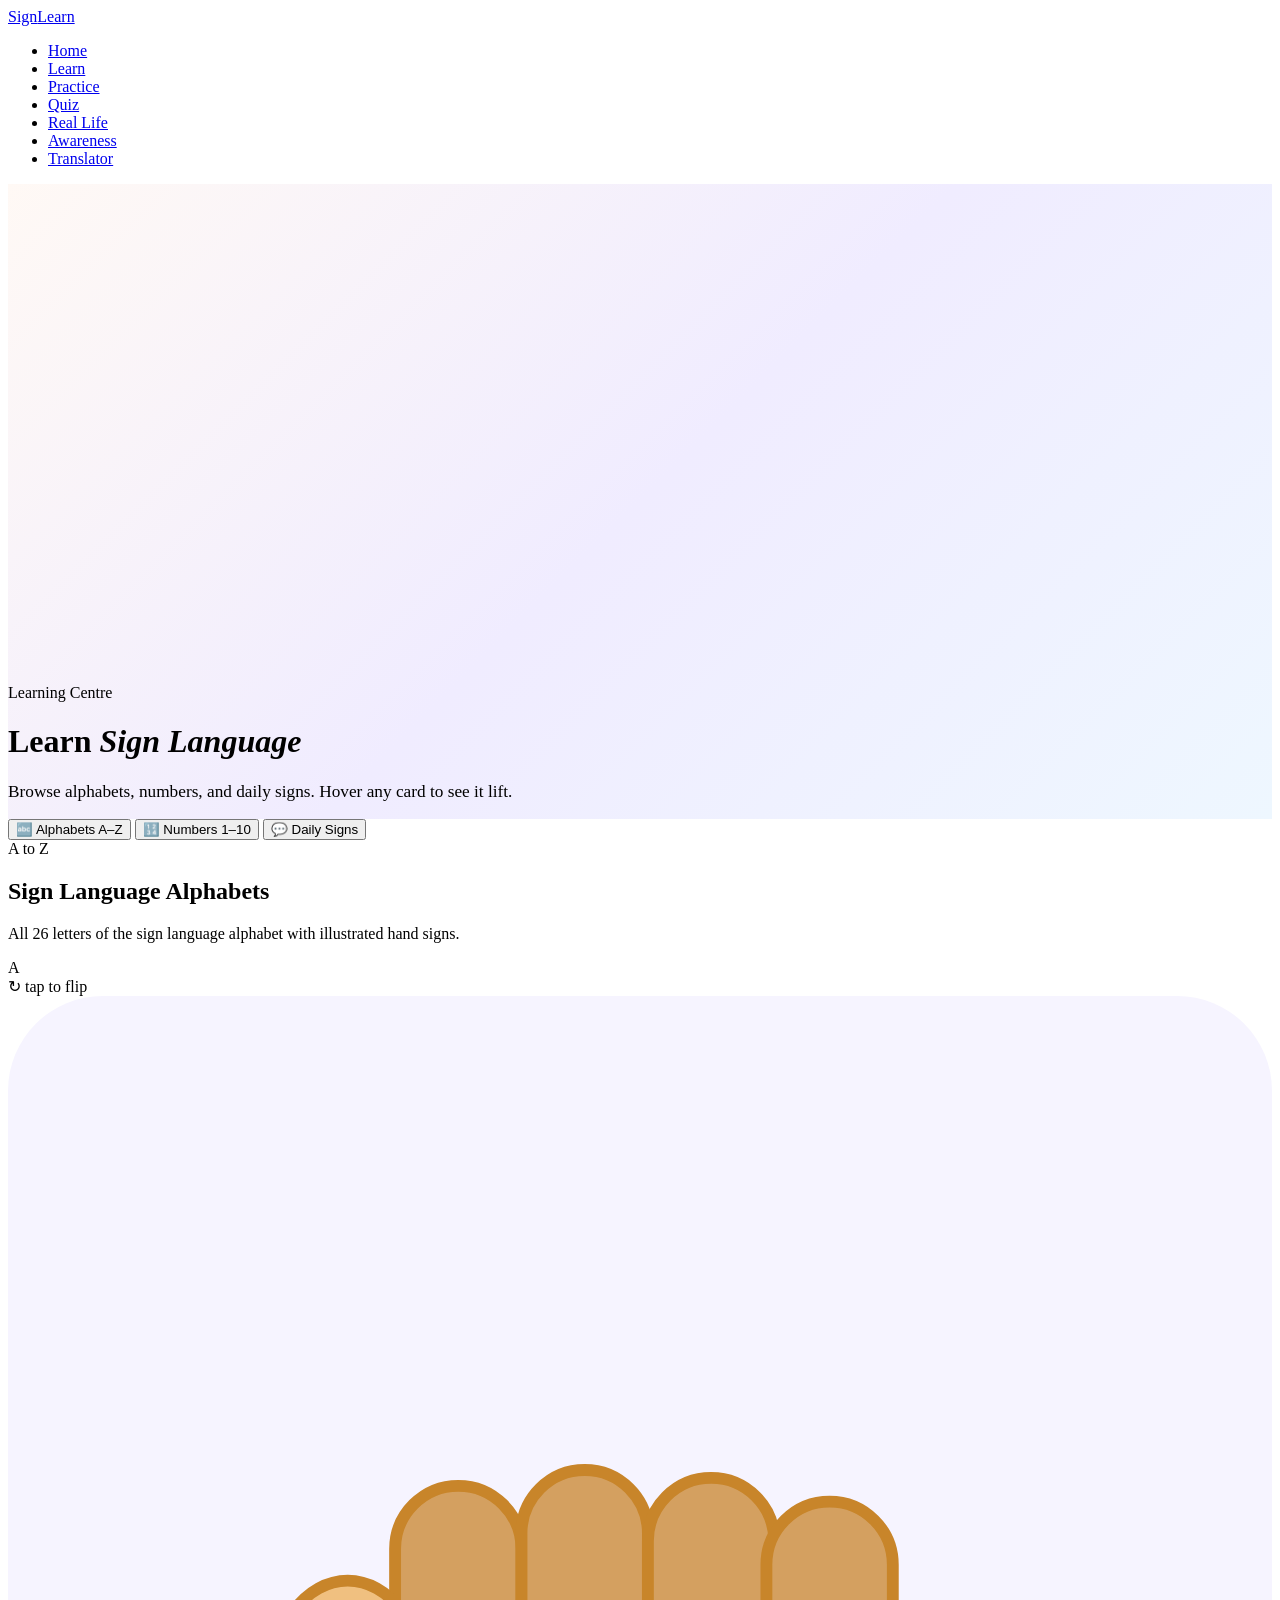
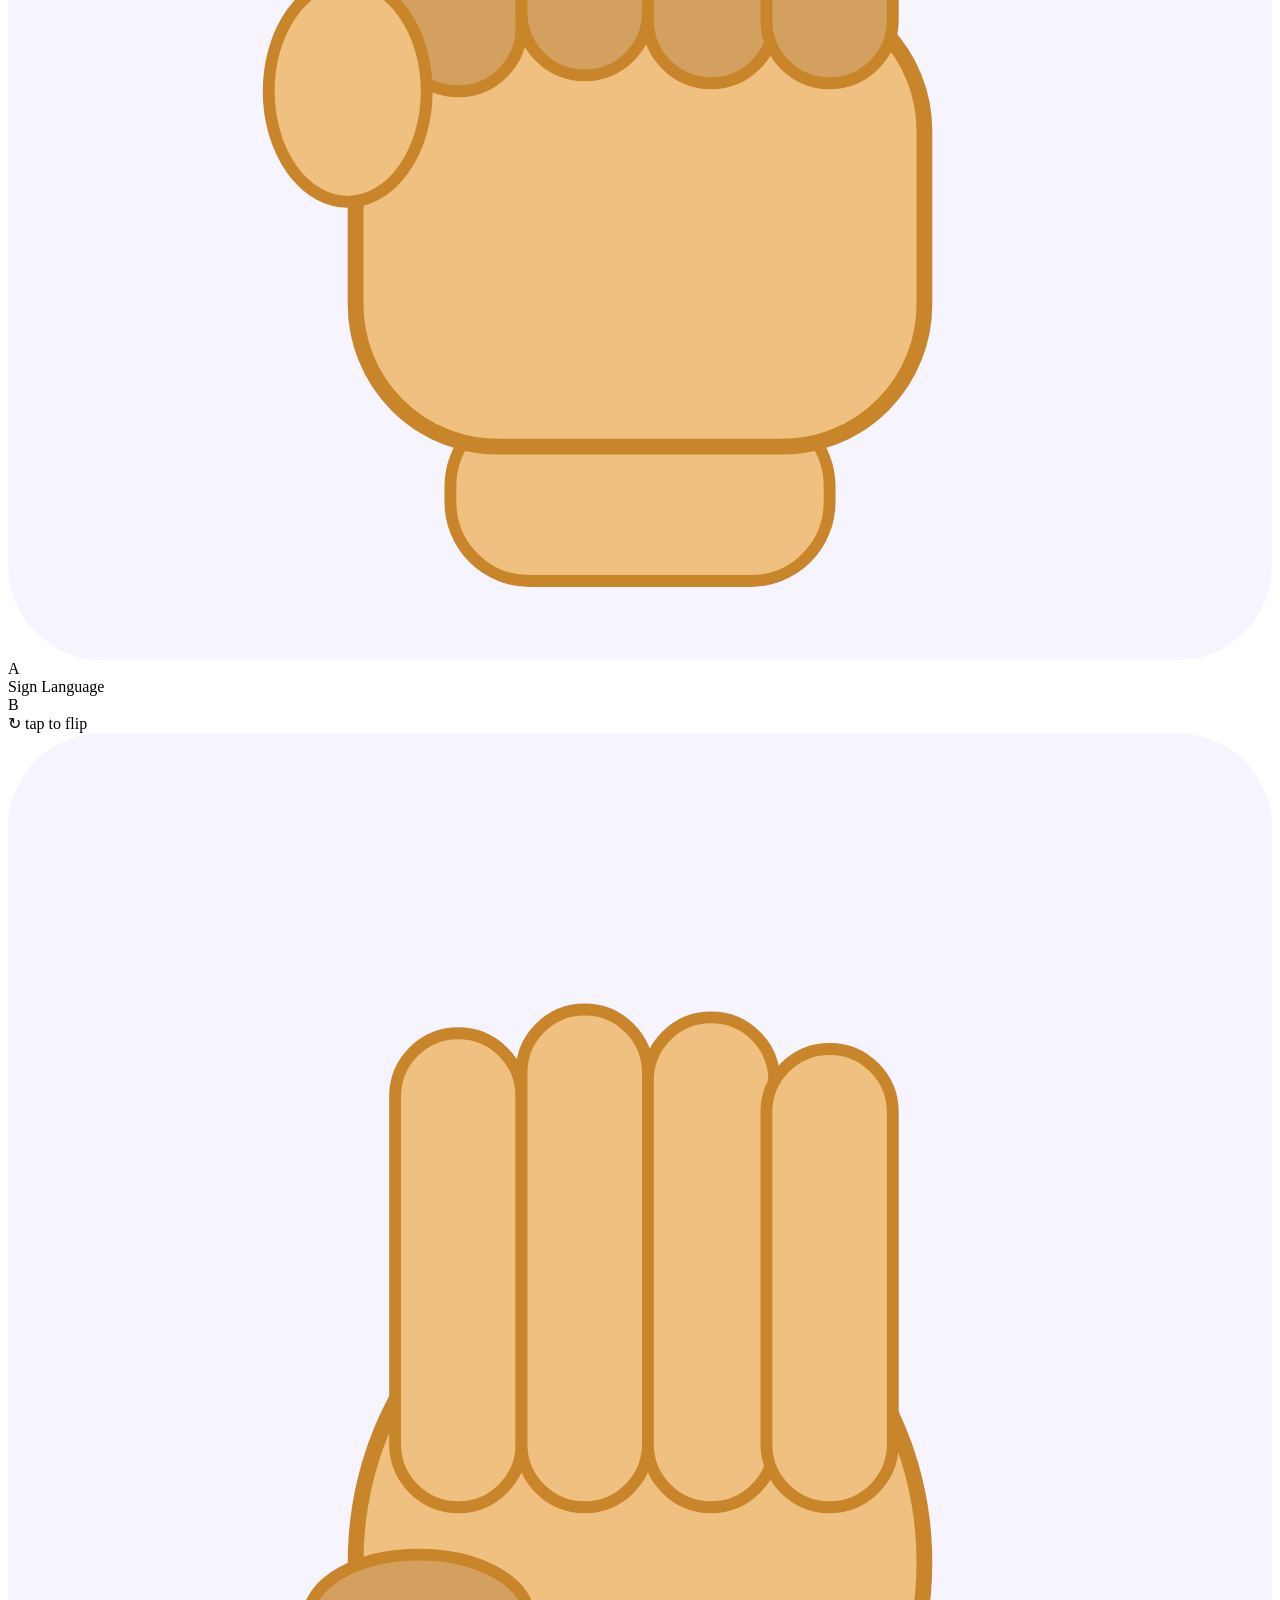
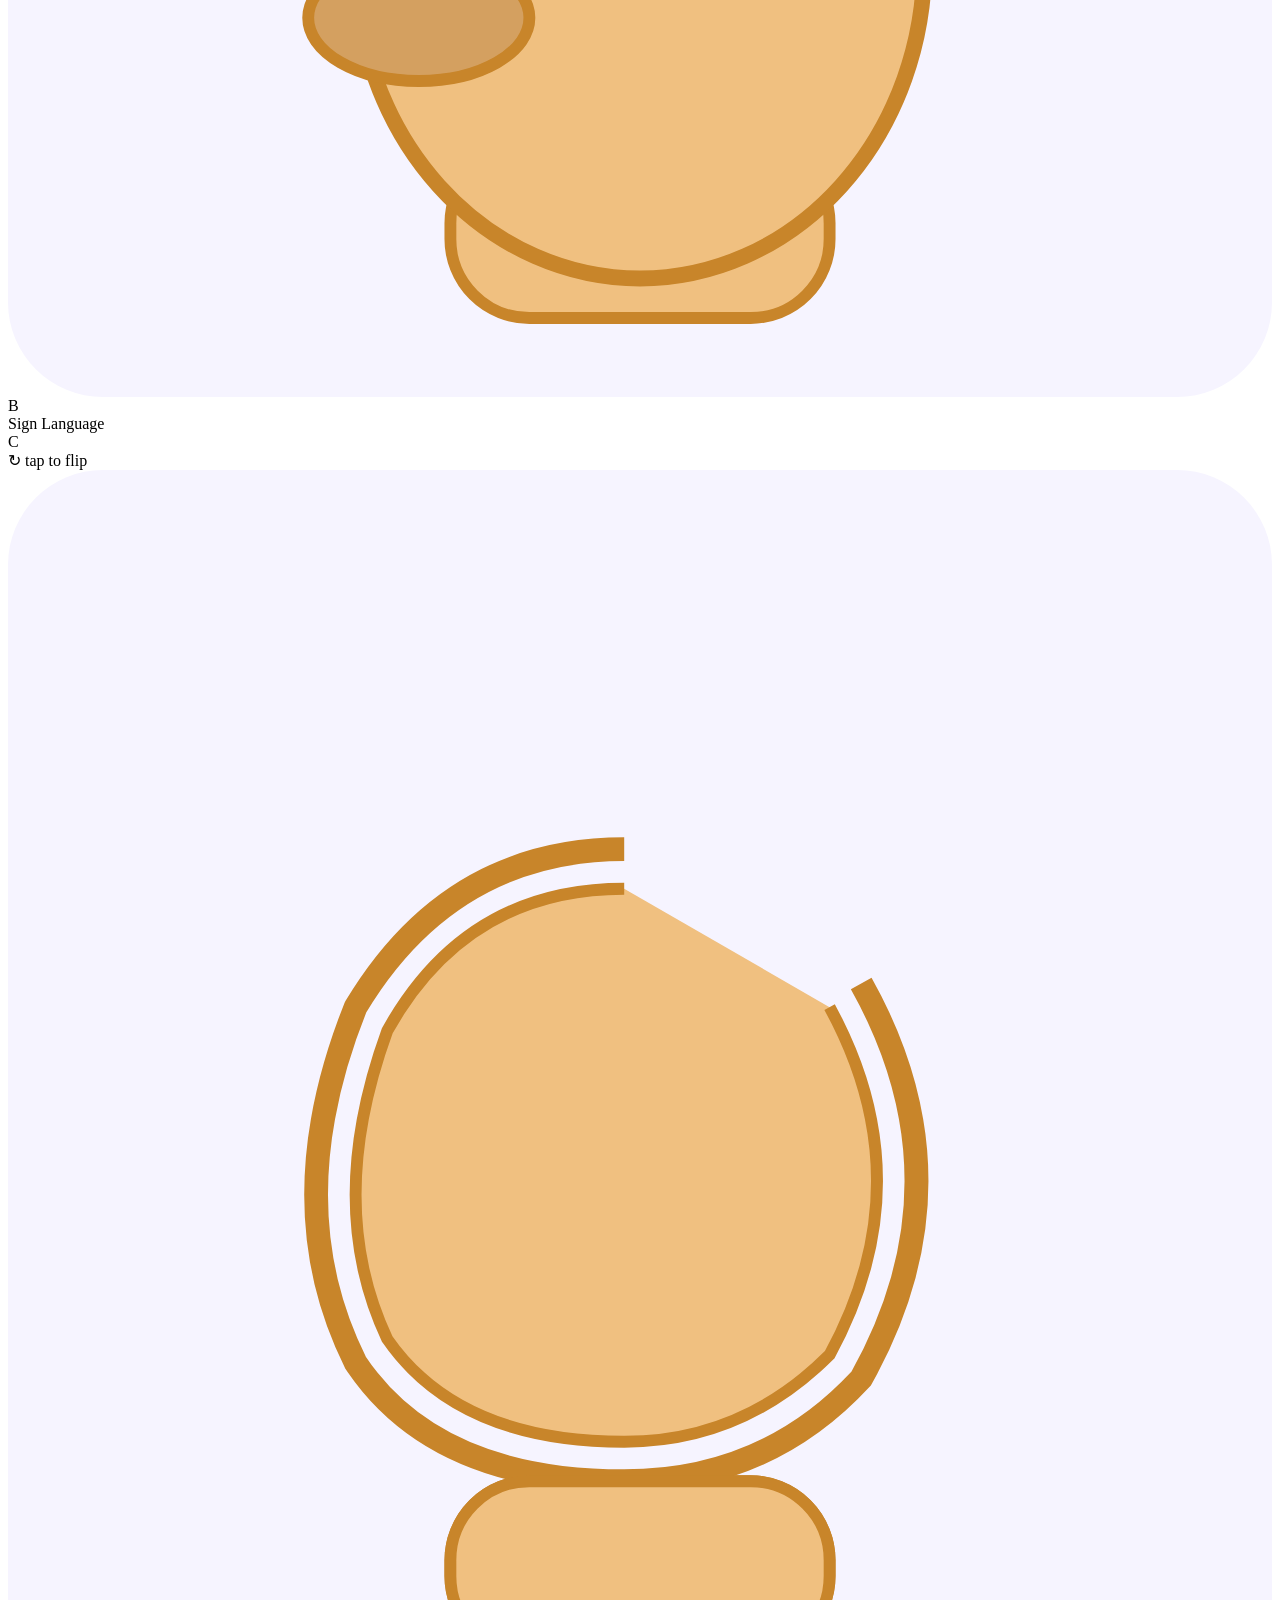
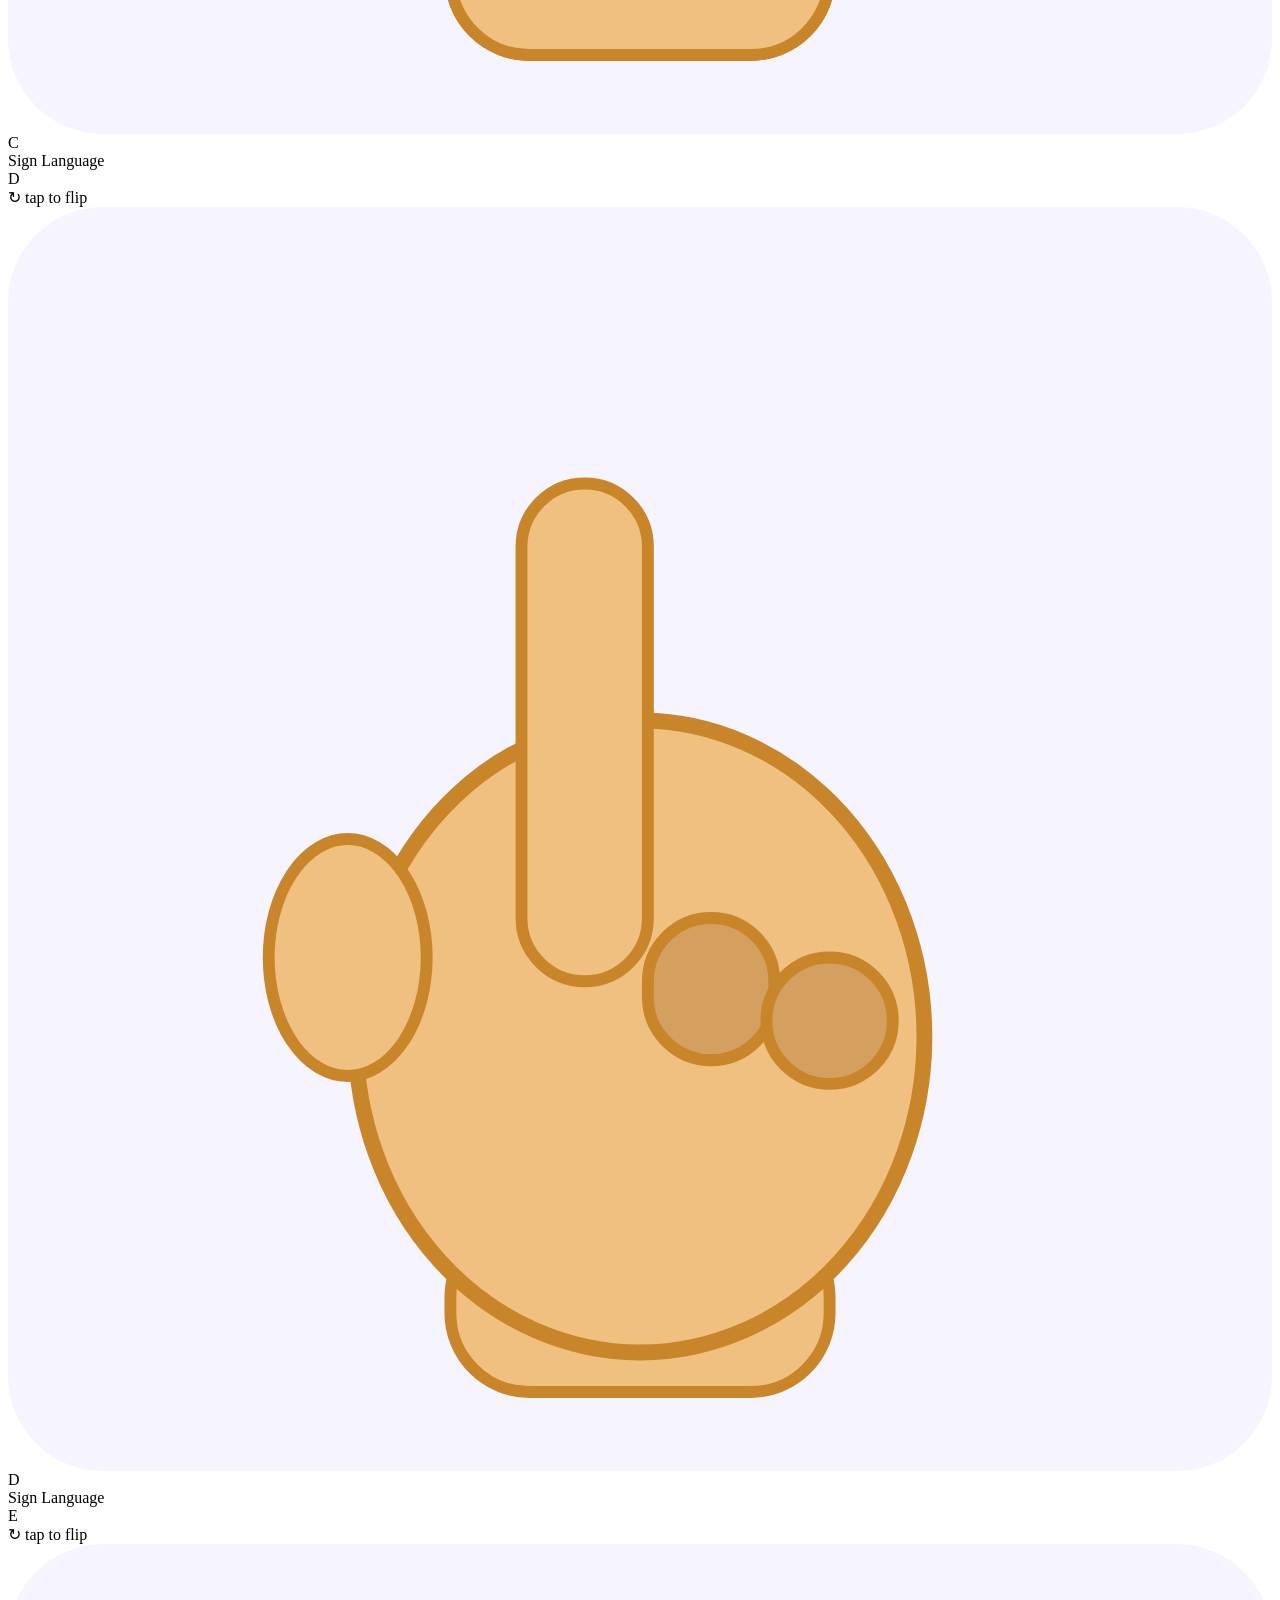
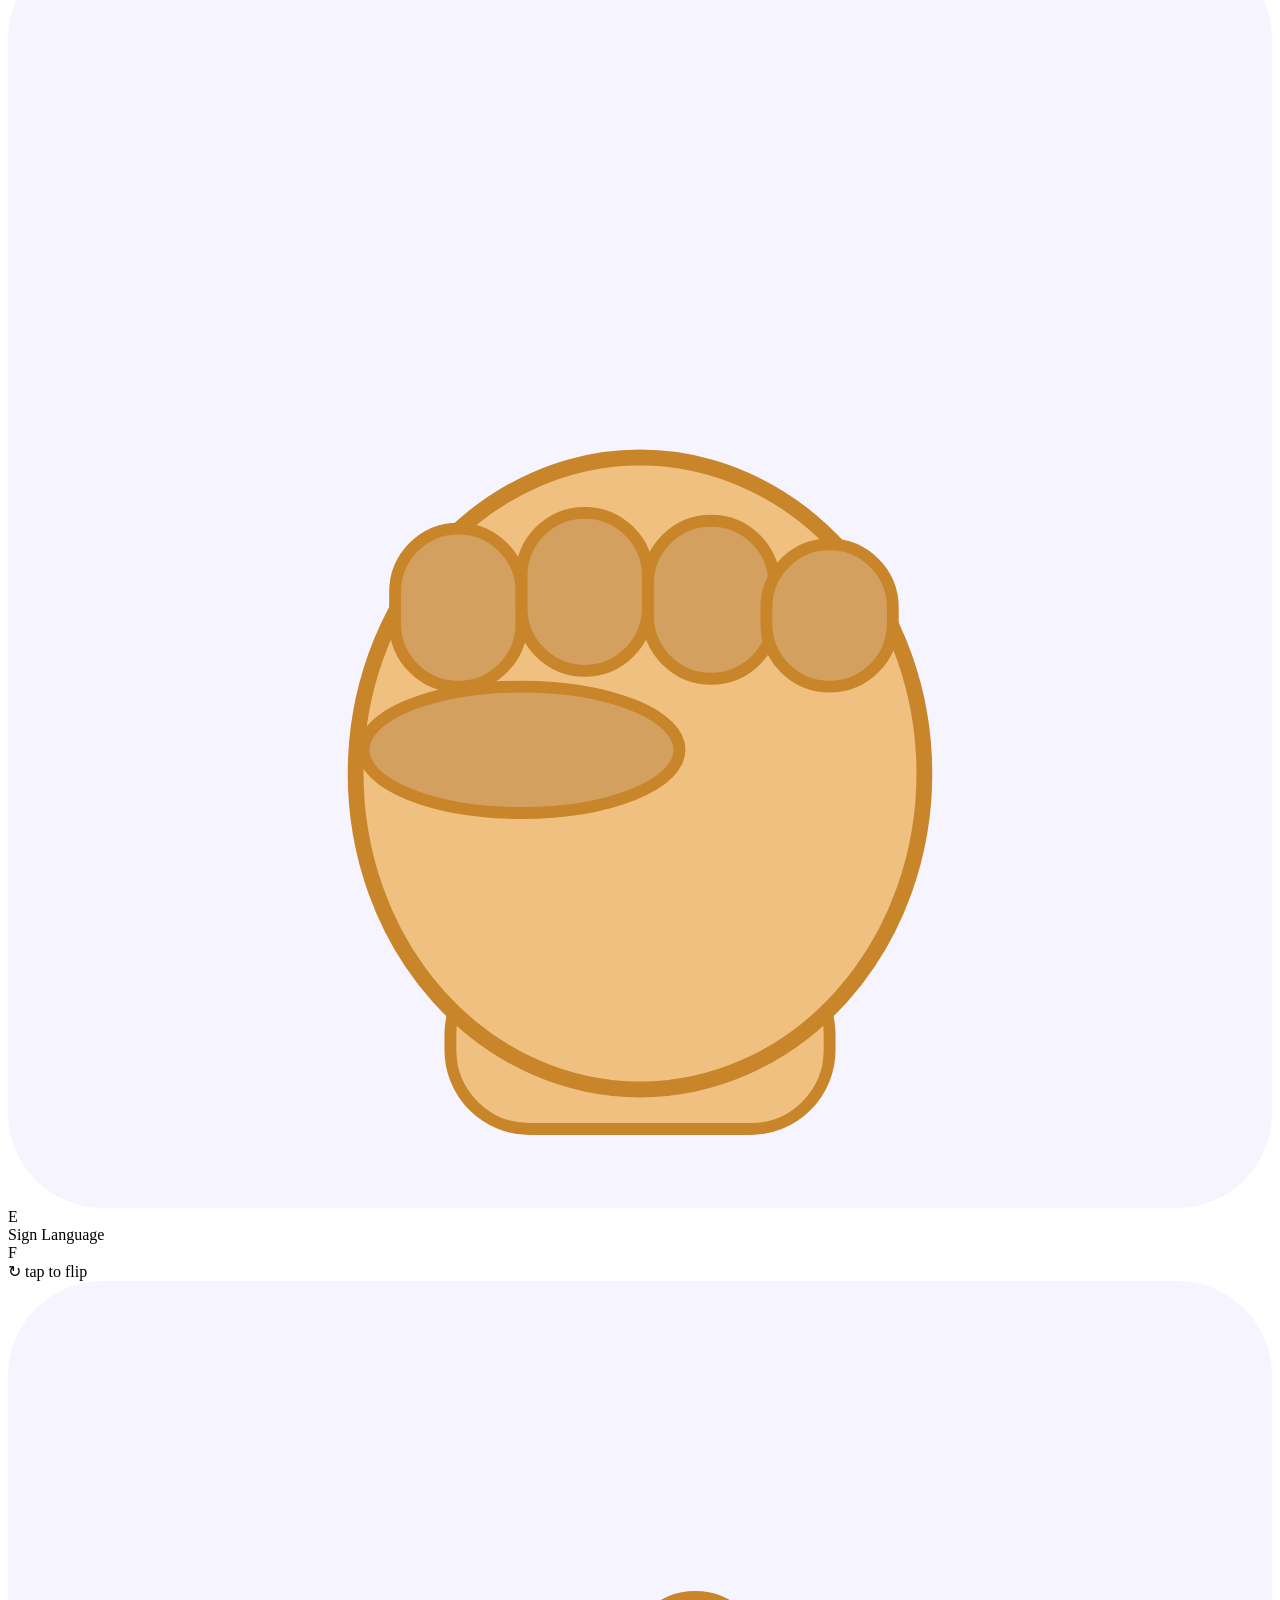
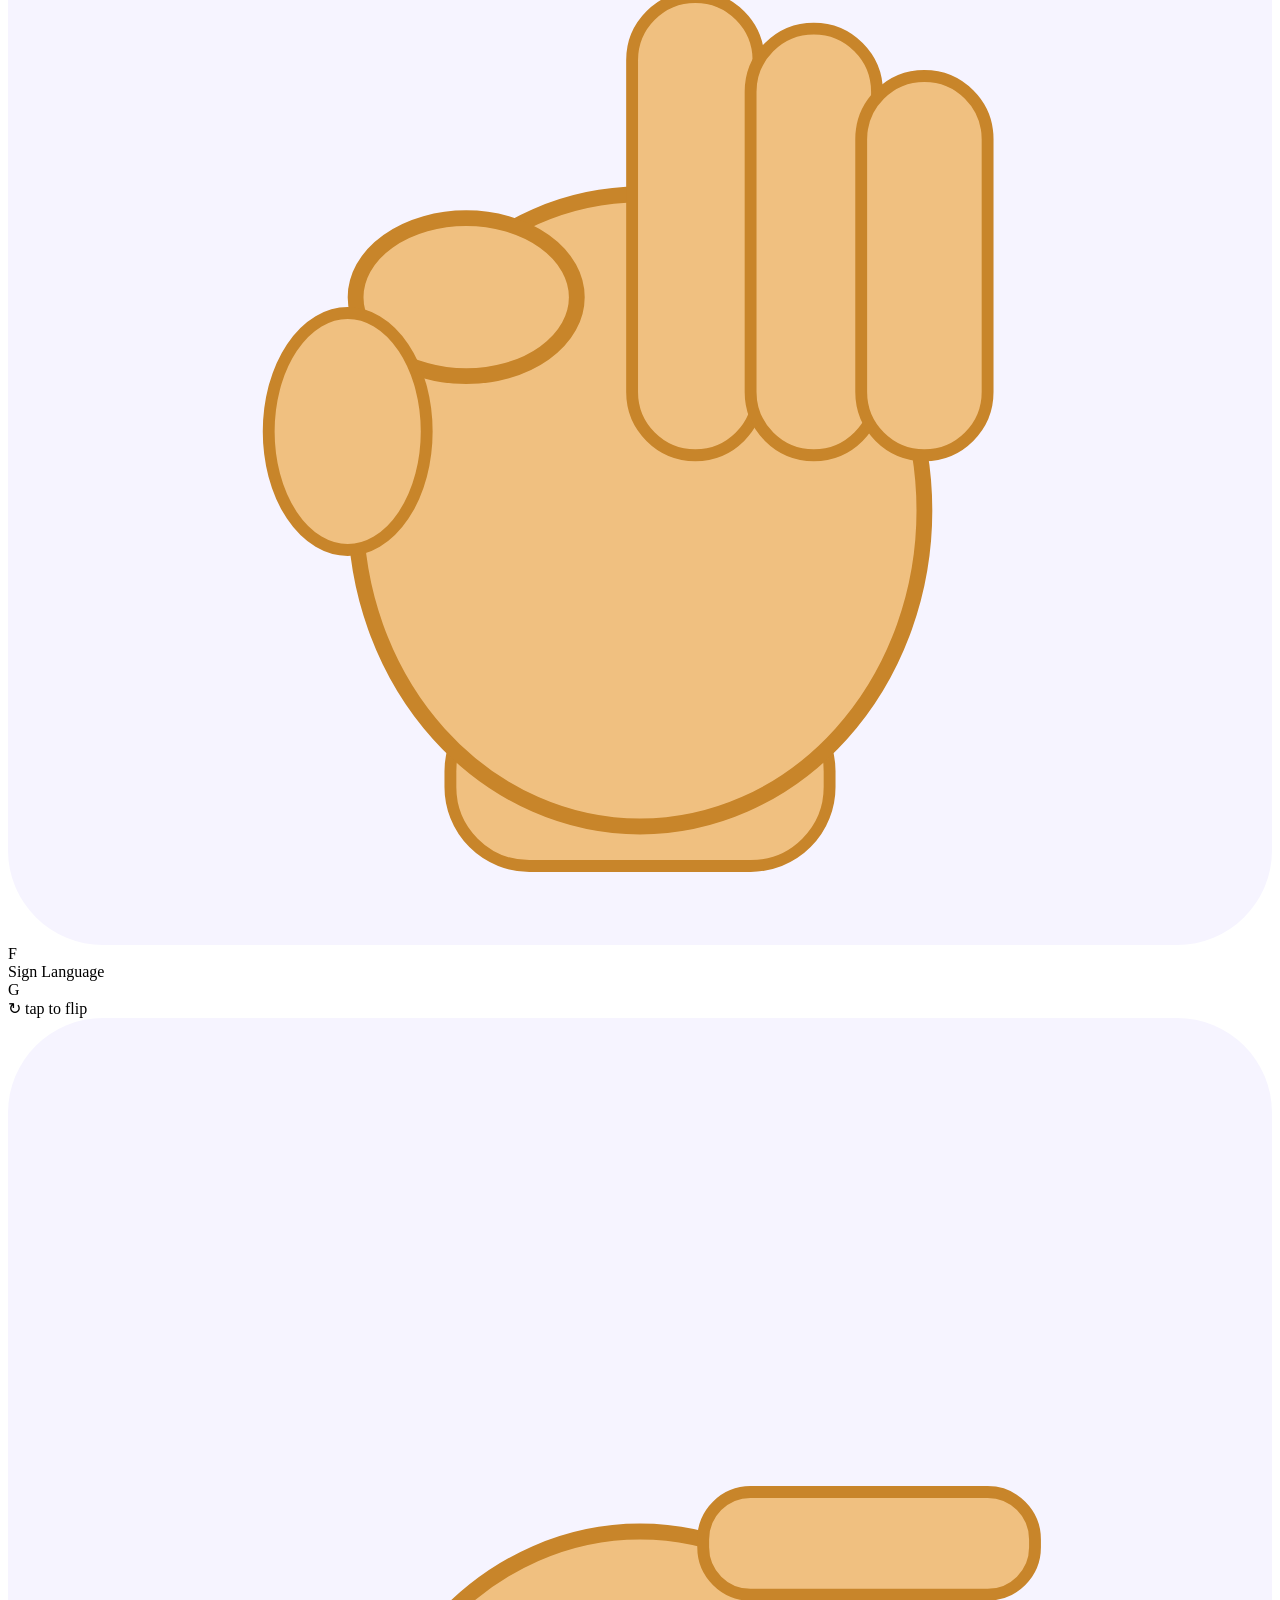
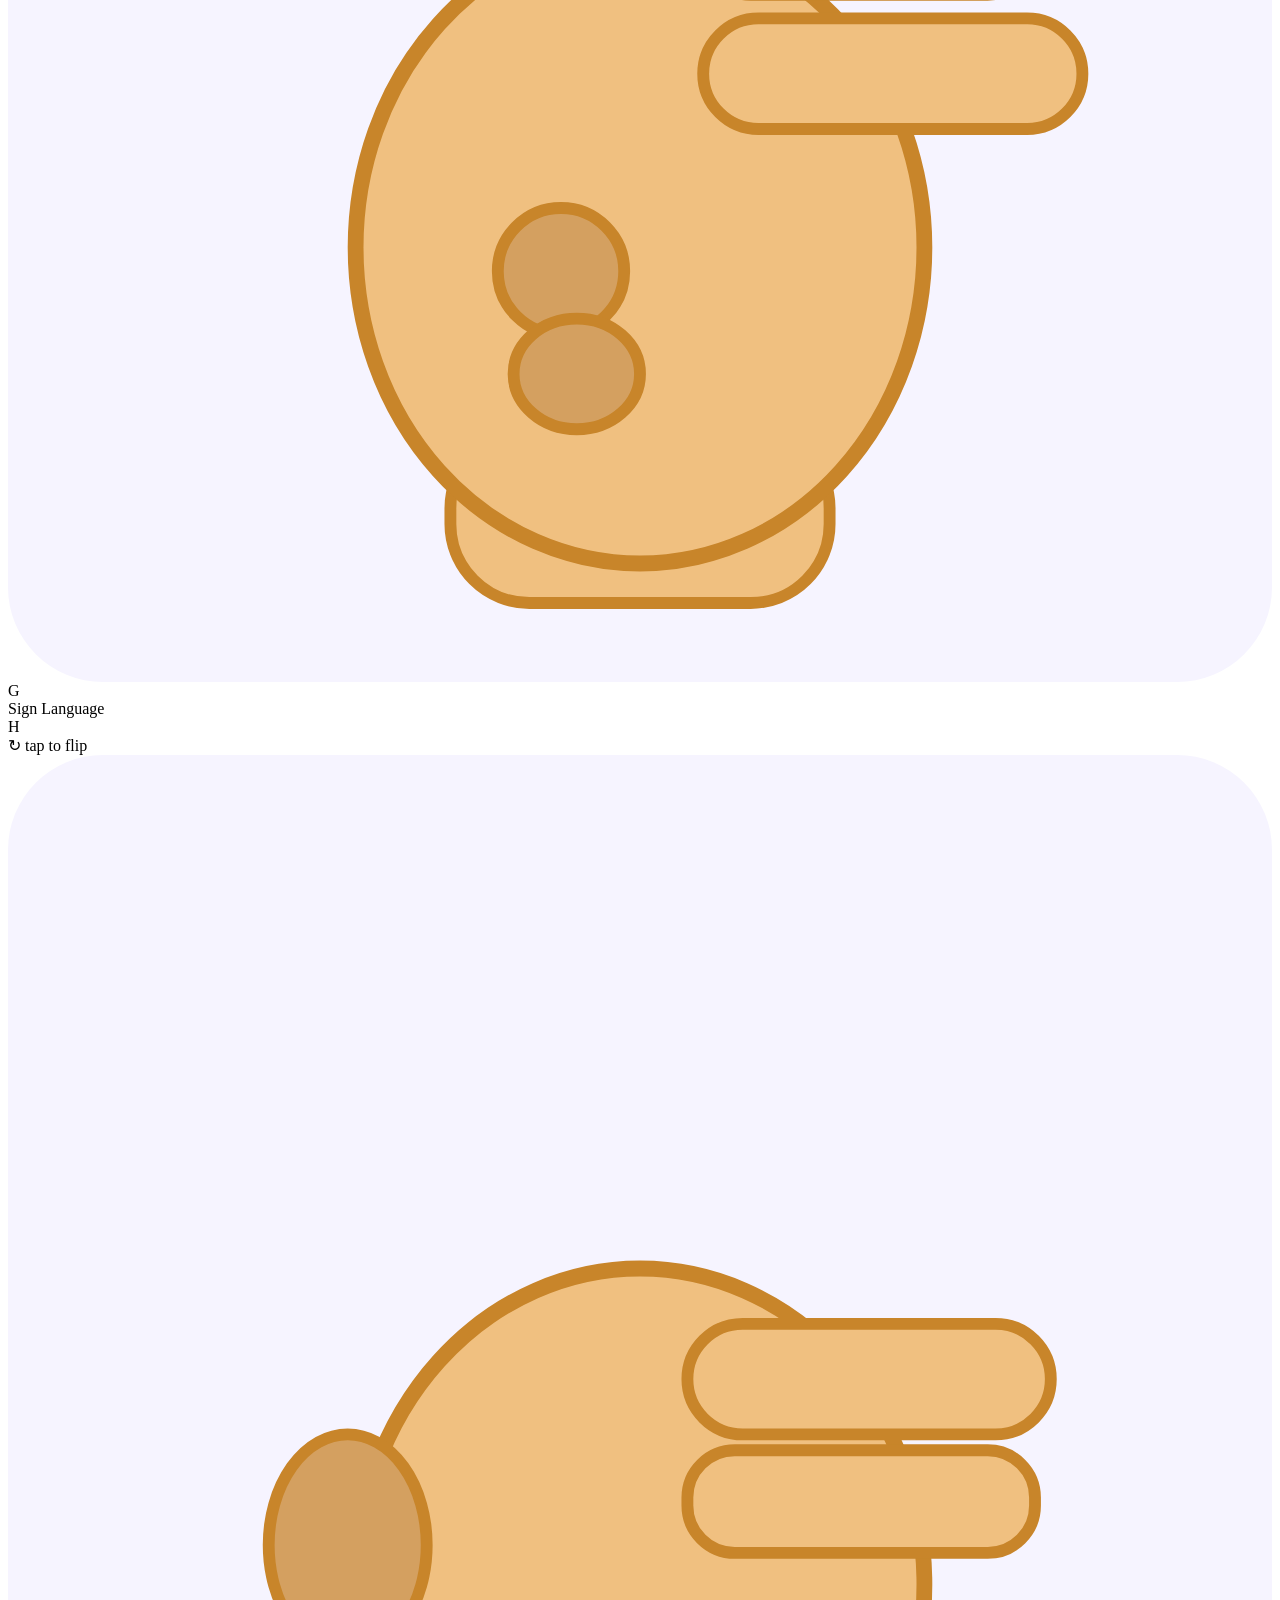
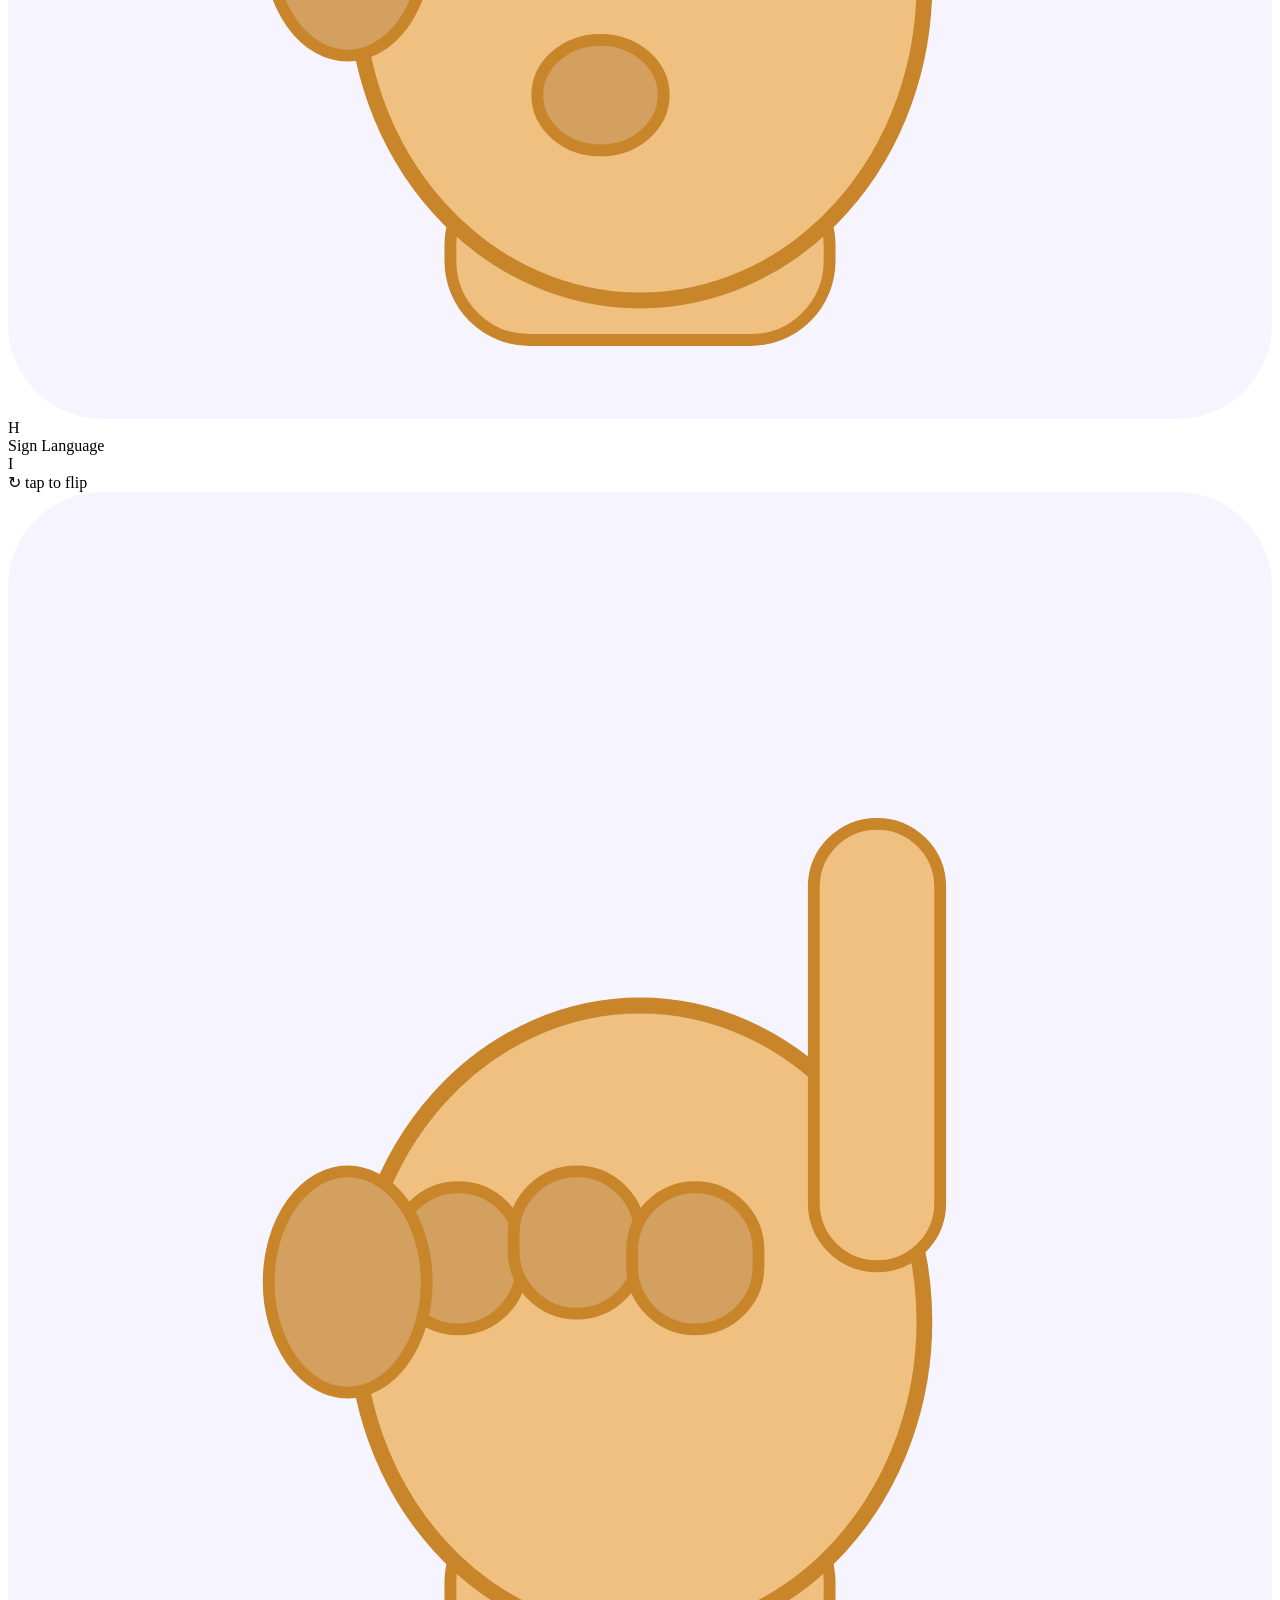
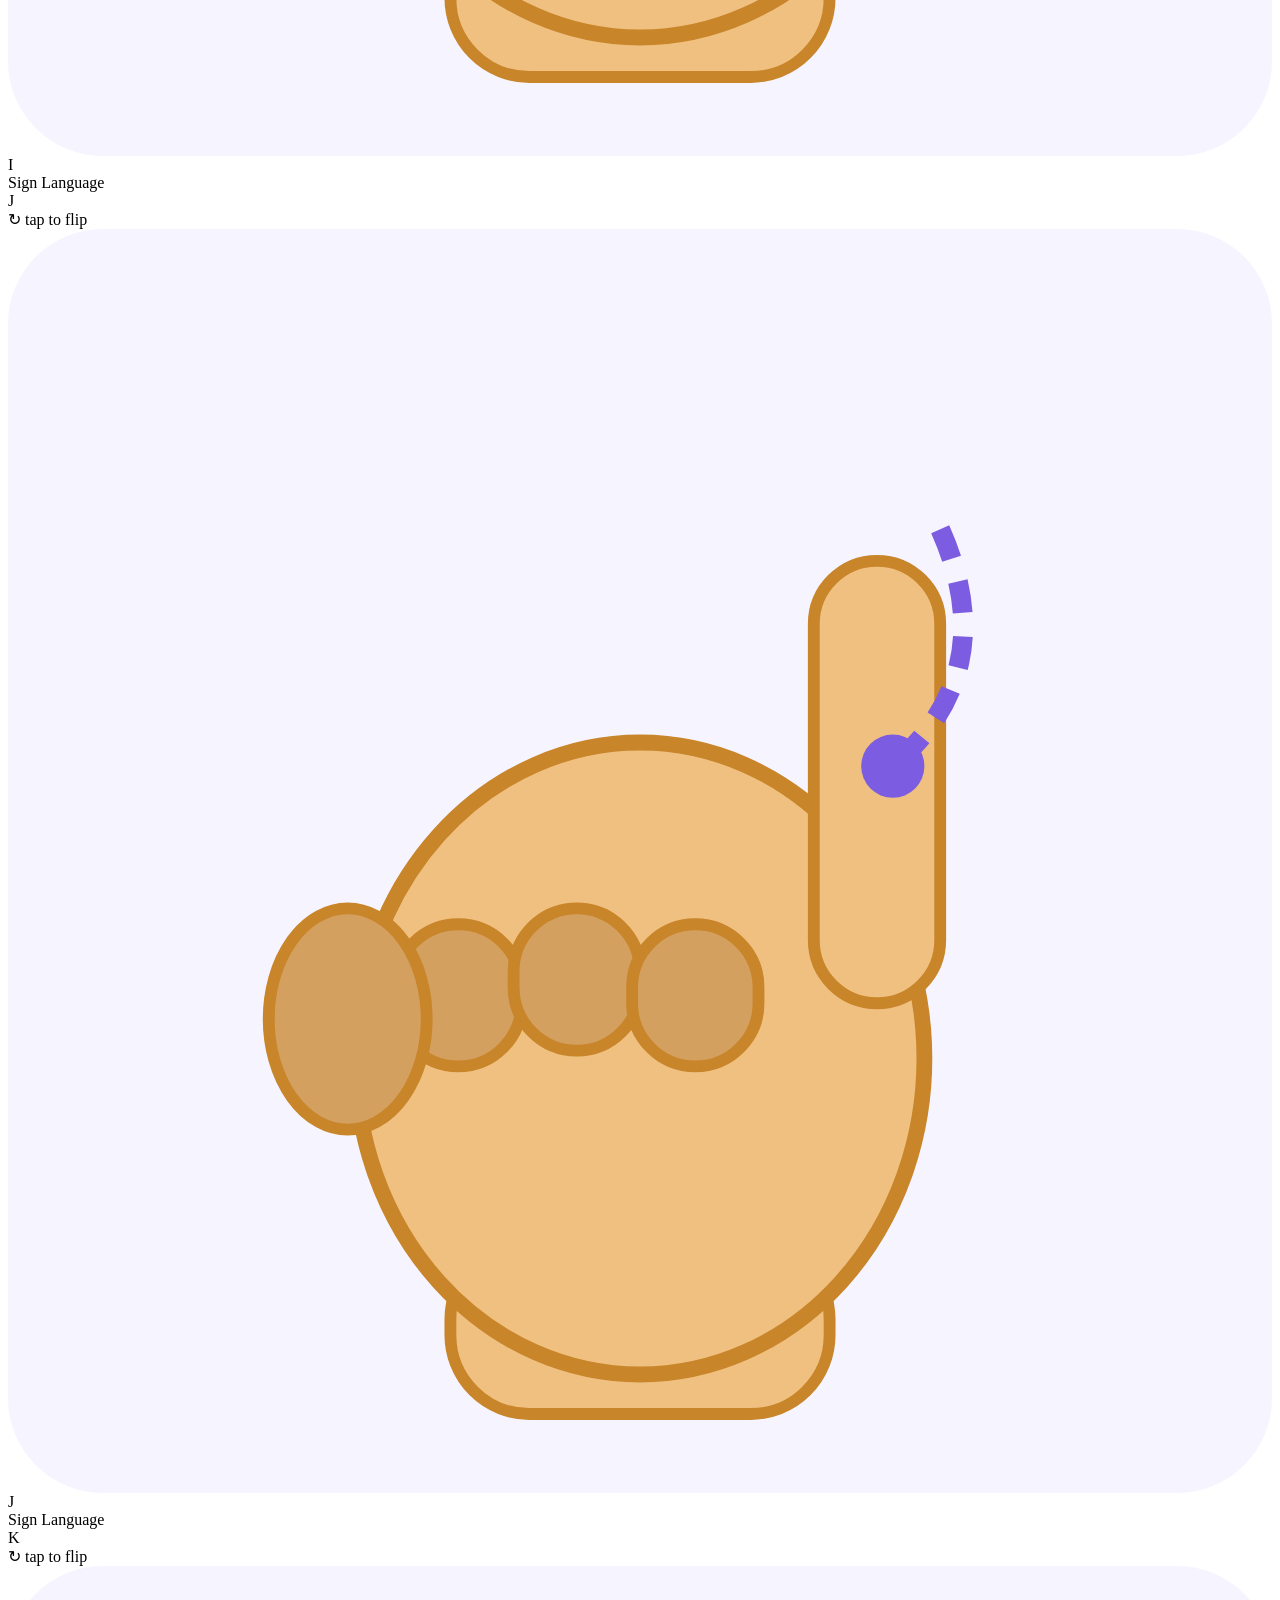
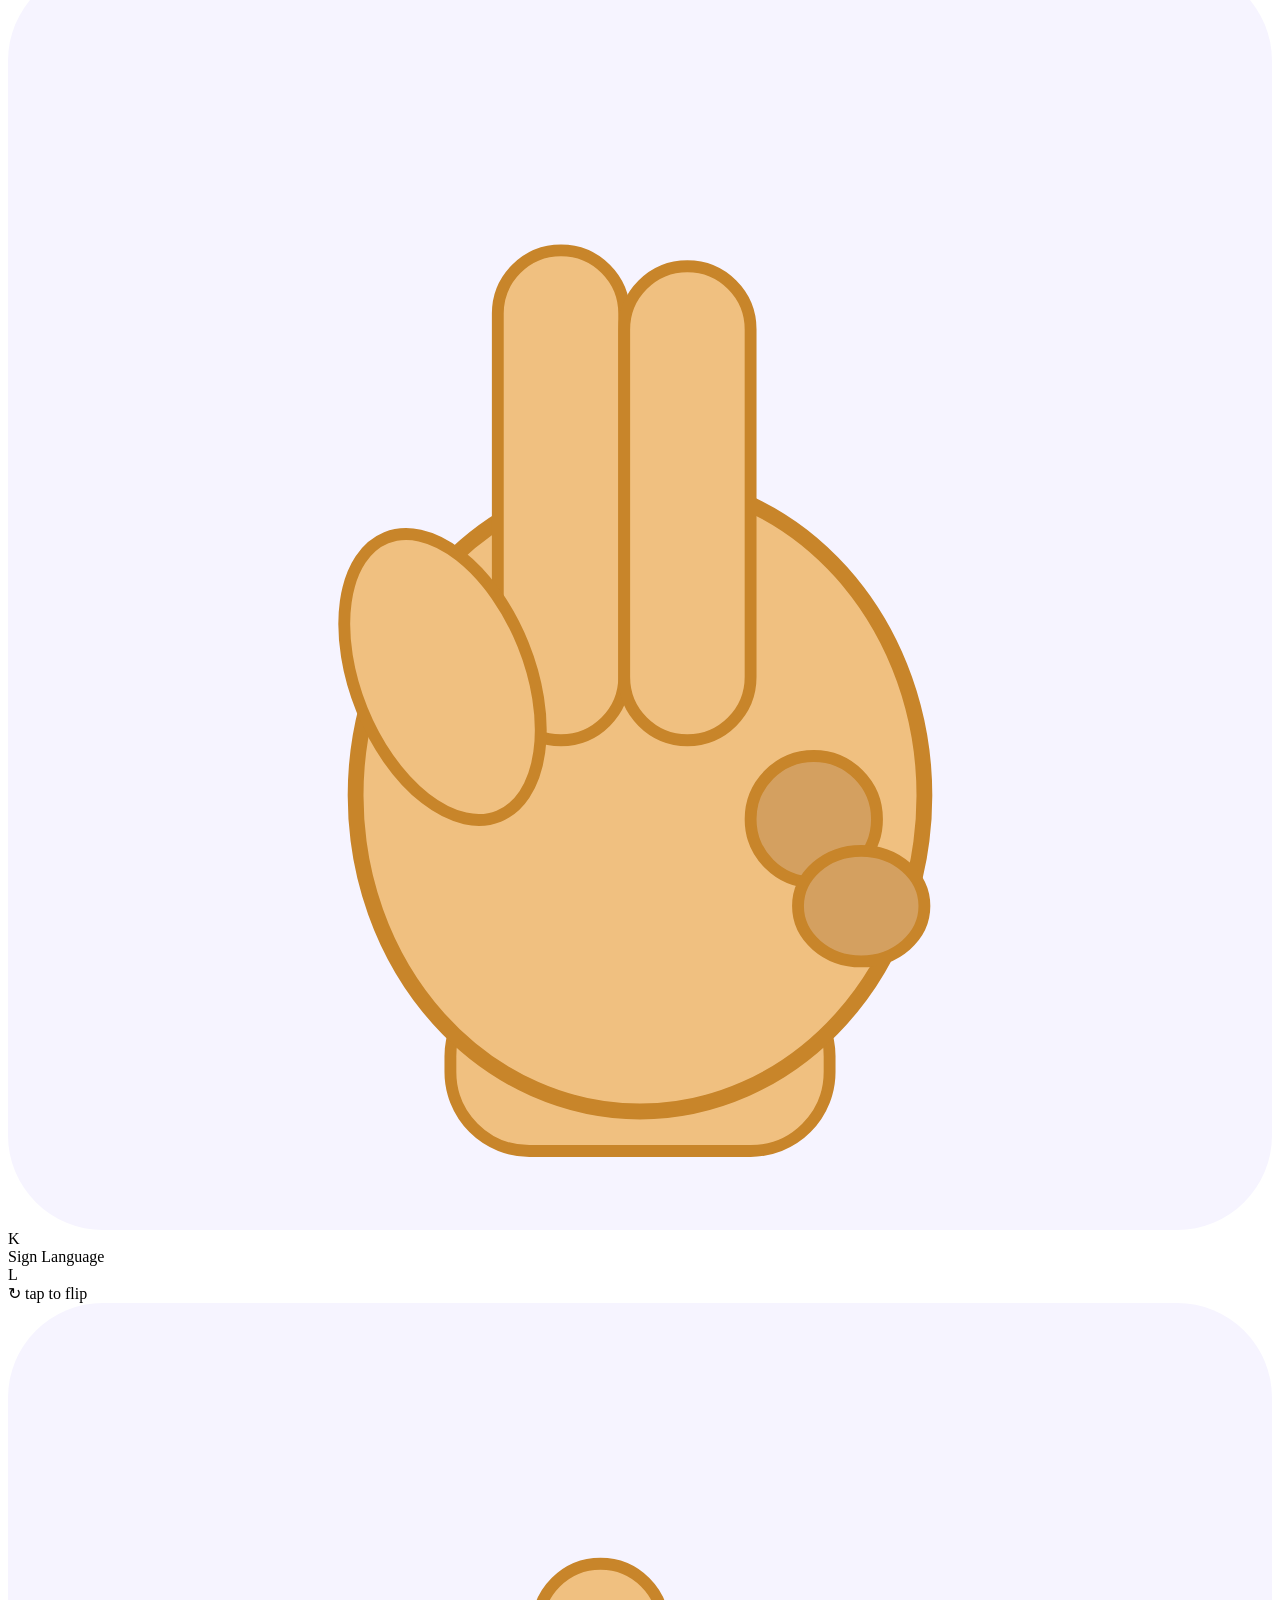
==== learn.html @ 02a7385e "Add files via upload" ====
<!DOCTYPE html>
<html lang="en">
<head>
  <meta charset="UTF-8" />
  <meta name="viewport" content="width=device-width, initial-scale=1.0" />
  <title>Learn — SignLearn</title>
  <link rel="stylesheet" href="css/style.css" />
  <style>
    /* ── PAGE HERO ── */
    .learn-hero {
      padding: calc(var(--nav-h) + 5rem) var(--pp) 4rem;
      /* Vibrant gradient specific to the Learn page */
      background: linear-gradient(135deg, #fff9f5 0%, #f0ecff 50%, #eef7ff 100%);
      position: relative; overflow: hidden;
    }
    .learn-hero .blob-coral    { width: 300px; height: 300px; top: -15%; right: 10%; }
    .learn-hero .blob-sky      { width: 200px; height: 200px; bottom: 0;  right: 30%; }

    /* Alphabet grid — 6 columns on wide screens */
    .alphabet-grid {
      display: grid;
      grid-template-columns: repeat(auto-fill, minmax(120px, 1fr));
      gap: 1rem;
    }

    /* Numbers grid — slightly larger cards */
    .number-grid {
      display: grid;
      grid-template-columns: repeat(auto-fill, minmax(145px, 1fr));
      gap: 1rem;
    }

    /* Daily signs — medium cards */
    .daily-grid {
      display: grid;
      grid-template-columns: repeat(auto-fill, minmax(155px, 1fr));
      gap: 1rem;
    }

    /* Color chip shows which set we're in */
    .set-count {
      display: inline-flex; align-items: center; gap: 0.4rem;
      font-size: 0.8rem; font-weight: 700; color: var(--text-light);
      margin-bottom: 2rem;
    }
    .set-count span {
      background: var(--bg-soft); border: 1px solid var(--border);
      padding: 0.2rem 0.65rem; border-radius: 100px;
    }
  </style>
</head>
<body>

<nav>
  <a href="index.html" class="nav-logo">Sign<span>Learn</span></a>
  <ul class="nav-links">
    <li><a href="index.html">Home</a></li>
        <li><a href="learn.html">Learn</a></li>
        <li><a href="practice.html">Practice</a></li>
        <li><a href="quiz.html">Quiz</a></li>
        <li><a href="reallife.html">Real Life</a></li>
        <li><a href="awareness.html">Awareness</a></li>
        <li><a href="translator.html">Translator</a></li>
</ul>
  <div class="nav-hamburger" aria-label="Open menu"><span></span><span></span><span></span></div>
</nav>

<div class="learn-hero">
  <div class="blob blob-coral"></div>
  <div class="blob blob-sky"></div>
  <span class="section-label">Learning Centre</span>
  <h1>Learn <em>Sign Language</em></h1>
  <p style="font-size:1.08rem; max-width:520px; margin-top:0.75rem;">Browse alphabets, numbers, and daily signs. Hover any card to see it lift. </p>
</div>

<section>
  <div class="tabs">
    
    <button class="tab-btn active" data-tab="alphabets">🔤 Alphabets A–Z</button>
    <button class="tab-btn" data-tab="numbers">🔢 Numbers 1–10</button>
    <button class="tab-btn" data-tab="daily">💬 Daily Signs</button>
  </div>

  
  <div class="tab-panel active" data-panel="alphabets">
    <div class="section-header fade-in">
      <span class="section-label">A to Z</span>
      <h2>Sign Language Alphabets</h2>
      <p>All 26 letters of the sign language alphabet with illustrated hand signs.</p>
    </div>
    
    <div class="alphabet-grid" id="alphabet-grid"></div>
  </div>

  
  <div class="tab-panel" data-panel="numbers">
    <div class="section-header fade-in">
      <span class="section-label blue">1 to 10</span>
      <h2>Number Signs</h2>
      <p>Ten number hand signs — 1 through 10.</p>
    </div>
    <div class="number-grid" id="number-grid"></div>
  </div>

  
  <div class="tab-panel" data-panel="daily">
    <div class="section-header fade-in">
      <span class="section-label mint">Everyday Communication</span>
      <h2>Daily Conversation Signs</h2>
      <p>30 essential everyday signs for daily communication.</p>
    </div>
    <div class="daily-grid" id="daily-grid"></div>
  </div>
</section>

<footer>
  <div class="footer-inner">
    <div class="footer-brand">
      <a href="index.html" class="nav-logo">Sign<span style="background:linear-gradient(135deg,var(--coral-light),var(--lavender-light));-webkit-background-clip:text;-webkit-text-fill-color:transparent;background-clip:text;">Learn</span></a>
      <p>A free educational platform for sign language learning.</p>
    </div>
    <div>
      <h4>Pages</h4>
      <ul>
        <li><a href="index.html">Home</a></li>
        <li><a href="learn.html">Learn</a></li>
        <li><a href="practice.html">Practice</a></li>
        <li><a href="quiz.html">Quiz</a></li>
        <li><a href="reallife.html">Real Life</a></li>
        <li><a href="awareness.html">Awareness</a></li>
      </ul>
    </div>
    <div>
      <h4>Learn</h4>
      <ul>
        <li><a href="learn.html">Alphabets</a></li>
        <li><a href="learn.html">Numbers</a></li>
        <li><a href="learn.html">Daily Signs</a></li>
      </ul>
    </div>
  </div>
  <div class="footer-awareness">"Every sign is a step toward a more inclusive world."</div>
  <div class="footer-bottom">
    <span>© 2025 SignLearn.</span>
    <span>Made with care for the deaf community 🤟</span>
  </div>
</footer>

<script src="js/main.js"></script>
<script>
function smartLoad(img, folder, slug, fallbackSVG, placeholder) {
  var fmts = ['jpg','jpeg','png','gif','webp'];
  var i = 0;
  function tryNext() {
    if (i >= fmts.length) {
      if (fallbackSVG) { img.src = fallbackSVG; img.onerror = function() { img.style.display='none'; if(placeholder) placeholder.style.display='flex'; }; }
      else { img.style.display='none'; if(placeholder) placeholder.style.display='flex'; }
      return;
    }
    img.src = 'images/' + folder + '/' + slug + '.' + fmts[i++];
  }
  img.onerror = tryNext;
  img.onload  = function() { img.style.display='block'; if(placeholder) placeholder.style.display='none'; };
  tryNext();
}

var ALPHA   = [
  {w:"A",slug:"a",fb:"[data-uri]"},
  {w:"B",slug:"b",fb:"[data-uri]"},
  {w:"C",slug:"c",fb:"[data-uri]"},
  {w:"D",slug:"d",fb:"[data-uri]"},
  {w:"E",slug:"e",fb:"[data-uri]"},
  {w:"F",slug:"f",fb:"[data-uri]"},
  {w:"G",slug:"g",fb:"[data-uri]"},
  {w:"H",slug:"h",fb:"[data-uri]"},
  {w:"I",slug:"i",fb:"[data-uri]"},
  {w:"J",slug:"j",fb:"[data-uri]"},
  {w:"K",slug:"k",fb:"[data-uri]"},
  {w:"L",slug:"l",fb:"[data-uri]"},
  {w:"M",slug:"m",fb:"[data-uri]"},
  {w:"N",slug:"n",fb:"[data-uri]"},
  {w:"O",slug:"o",fb:"[data-uri]"},
  {w:"P",slug:"p",fb:"[data-uri]"},
  {w:"Q",slug:"q",fb:"[data-uri]"},
  {w:"R",slug:"r",fb:"[data-uri]"},
  {w:"S",slug:"s",fb:"[data-uri]"},
  {w:"T",slug:"t",fb:"[data-uri]"},
  {w:"U",slug:"u",fb:"[data-uri]"},
  {w:"V",slug:"v",fb:"[data-uri]"},
  {w:"W",slug:"w",fb:"[data-uri]"},
  {w:"X",slug:"x",fb:"[data-uri]"},
  {w:"Y",slug:"y",fb:"[data-uri]"},
  {w:"Z",slug:"z",fb:"[data-uri]"}
];
var NUMBERS = [
  {w:"1",slug:"1",fb:"[data-uri]"},
  {w:"2",slug:"2",fb:"[data-uri]"},
  {w:"3",slug:"3",fb:"[data-uri]"},
  {w:"4",slug:"4",fb:"[data-uri]"},
  {w:"5",slug:"5",fb:"[data-uri]"},
  {w:"6",slug:"6",fb:"[data-uri]"},
  {w:"7",slug:"7",fb:"[data-uri]"},
  {w:"8",slug:"8",fb:"[data-uri]"},
  {w:"9",slug:"9",fb:"[data-uri]"},
  {w:"10",slug:"10",fb:"[data-uri]"}
];
var DAILY   = [
  {w:"Hello",slug:"hello",fb:"[data-uri]"},
  {w:"Thank You",slug:"thankyou",fb:"[data-uri]"},
  {w:"Sorry",slug:"sorry",fb:"[data-uri]"},
  {w:"Please",slug:"please",fb:"[data-uri]"},
  {w:"Good Morning",slug:"goodmorning",fb:"[data-uri]"},
  {w:"Good Night",slug:"goodnight",fb:"[data-uri]"},
  {w:"How Are You",slug:"howareyou",fb:"[data-uri]"},
  {w:"I Am Fine",slug:"iamfine",fb:"[data-uri]"},
  {w:"Nice To Meet You",slug:"nicetomeetyou",fb:"[data-uri]"},
  {w:"Yes",slug:"yes",fb:"[data-uri]"},
  {w:"No",slug:"no",fb:"[data-uri]"},
  {w:"Help",slug:"help",fb:"[data-uri]"},
  {w:"Water",slug:"water",fb:"[data-uri]"},
  {w:"Food",slug:"food",fb:"[data-uri]"},
  {w:"Friend",slug:"friend",fb:"[data-uri]"},
  {w:"Family",slug:"family",fb:"[data-uri]"},
  {w:"School",slug:"school",fb:"[data-uri]"},
  {w:"Teacher",slug:"teacher",fb:"[data-uri]"},
  {w:"Student",slug:"student",fb:"[data-uri]"},
  {w:"Where",slug:"where",fb:"[data-uri]"},
  {w:"Why",slug:"why",fb:"[data-uri]"},
  {w:"When",slug:"when",fb:"[data-uri]"},
  {w:"Come",slug:"come",fb:"[data-uri]"},
  {w:"Go",slug:"go",fb:"[data-uri]"},
  {w:"Stop",slug:"stop",fb:"[data-uri]"},
  {w:"Wait",slug:"wait",fb:"[data-uri]"},
  {w:"Finish",slug:"finish",fb:"[data-uri]"},
  {w:"Understand",slug:"understand",fb:"[data-uri]"},
  {w:"Again",slug:"again",fb:"[data-uri]"},
  {w:"Goodbye",slug:"goodbye",fb:"[data-uri]"}
];

var COLORS = ['coral','sky','mint','lavender','sun'];

function addFlipCard(grid, folder, item, idx) {
  var outer = document.createElement('div'); outer.className = 'flip-card';
  outer.title = 'Click to flip!';
  var inner = document.createElement('div'); inner.className = 'flip-card-inner';

  var front = document.createElement('div'); front.className = 'flip-card-front';
  var big   = document.createElement('div'); big.className = 'big-letter'; big.textContent = item.w;
  var hint  = document.createElement('div'); hint.className = 'flip-hint'; hint.textContent = '↻ tap to flip';
  front.appendChild(big); front.appendChild(hint);

  var back  = document.createElement('div'); back.className = 'flip-card-back';
  var img   = document.createElement('img'); img.alt = item.w; img.style.display = 'none';
  var lbl   = document.createElement('div'); lbl.className = 'sign-label'; lbl.textContent = item.w;
  var sub   = document.createElement('div'); sub.className = 'sign-sub'; sub.textContent = folder === 'alphabet' ? 'Sign Language' : 'Number sign';
  back.appendChild(img); back.appendChild(lbl); back.appendChild(sub);

  inner.appendChild(front); inner.appendChild(back); outer.appendChild(inner);
  grid.appendChild(outer);

  outer.addEventListener('click', function() { outer.classList.toggle('flipped'); });
  smartLoad(img, folder, item.slug, item.fb, null);
}

function addCard(grid, folder, item, sublabel, idx) {
  var color = COLORS[idx % 5];
  var card  = document.createElement('div'); card.className = 'gesture-card fade-in';
  var wrap  = document.createElement('div'); wrap.className = 'gesture-img-wrap';
  var img   = document.createElement('img'); img.alt = item.w;
  img.style.cssText = 'width:120px;height:120px;object-fit:contain;border-radius:10px;display:none;';
  var ph    = document.createElement('div'); ph.className = 'gesture-placeholder';
  ph.setAttribute('data-color', color); ph.textContent = item.w.charAt(0);
  var lbl   = document.createElement('div'); lbl.className = 'gesture-label'; lbl.textContent = item.w;
  var sub   = document.createElement('div'); sub.className = 'gesture-sublabel'; sub.textContent = sublabel;
  wrap.appendChild(img); wrap.appendChild(ph);
  card.appendChild(wrap); card.appendChild(lbl); card.appendChild(sub);
  grid.appendChild(card);
  smartLoad(img, folder, item.slug, item.fb, ph);
}

window.onload = function() {
  var ag = document.getElementById('alphabet-grid');
  ag.className = 'flip-grid';
  ALPHA.forEach(function(s, i) { addFlipCard(ag, 'alphabet', s, i); });

  var ng = document.getElementById('number-grid');
  ng.className = 'flip-grid';
  NUMBERS.forEach(function(s, i) { addFlipCard(ng, 'numbers', s, i); });

  var dg = document.getElementById('daily-grid');
  DAILY.forEach(function(s, i) { addCard(dg, 'daily', s, 'Daily sign', i); });

  document.querySelectorAll('.fade-in').forEach(function(el) { el.classList.add('visible'); });
};
</script>
</body>
</html>
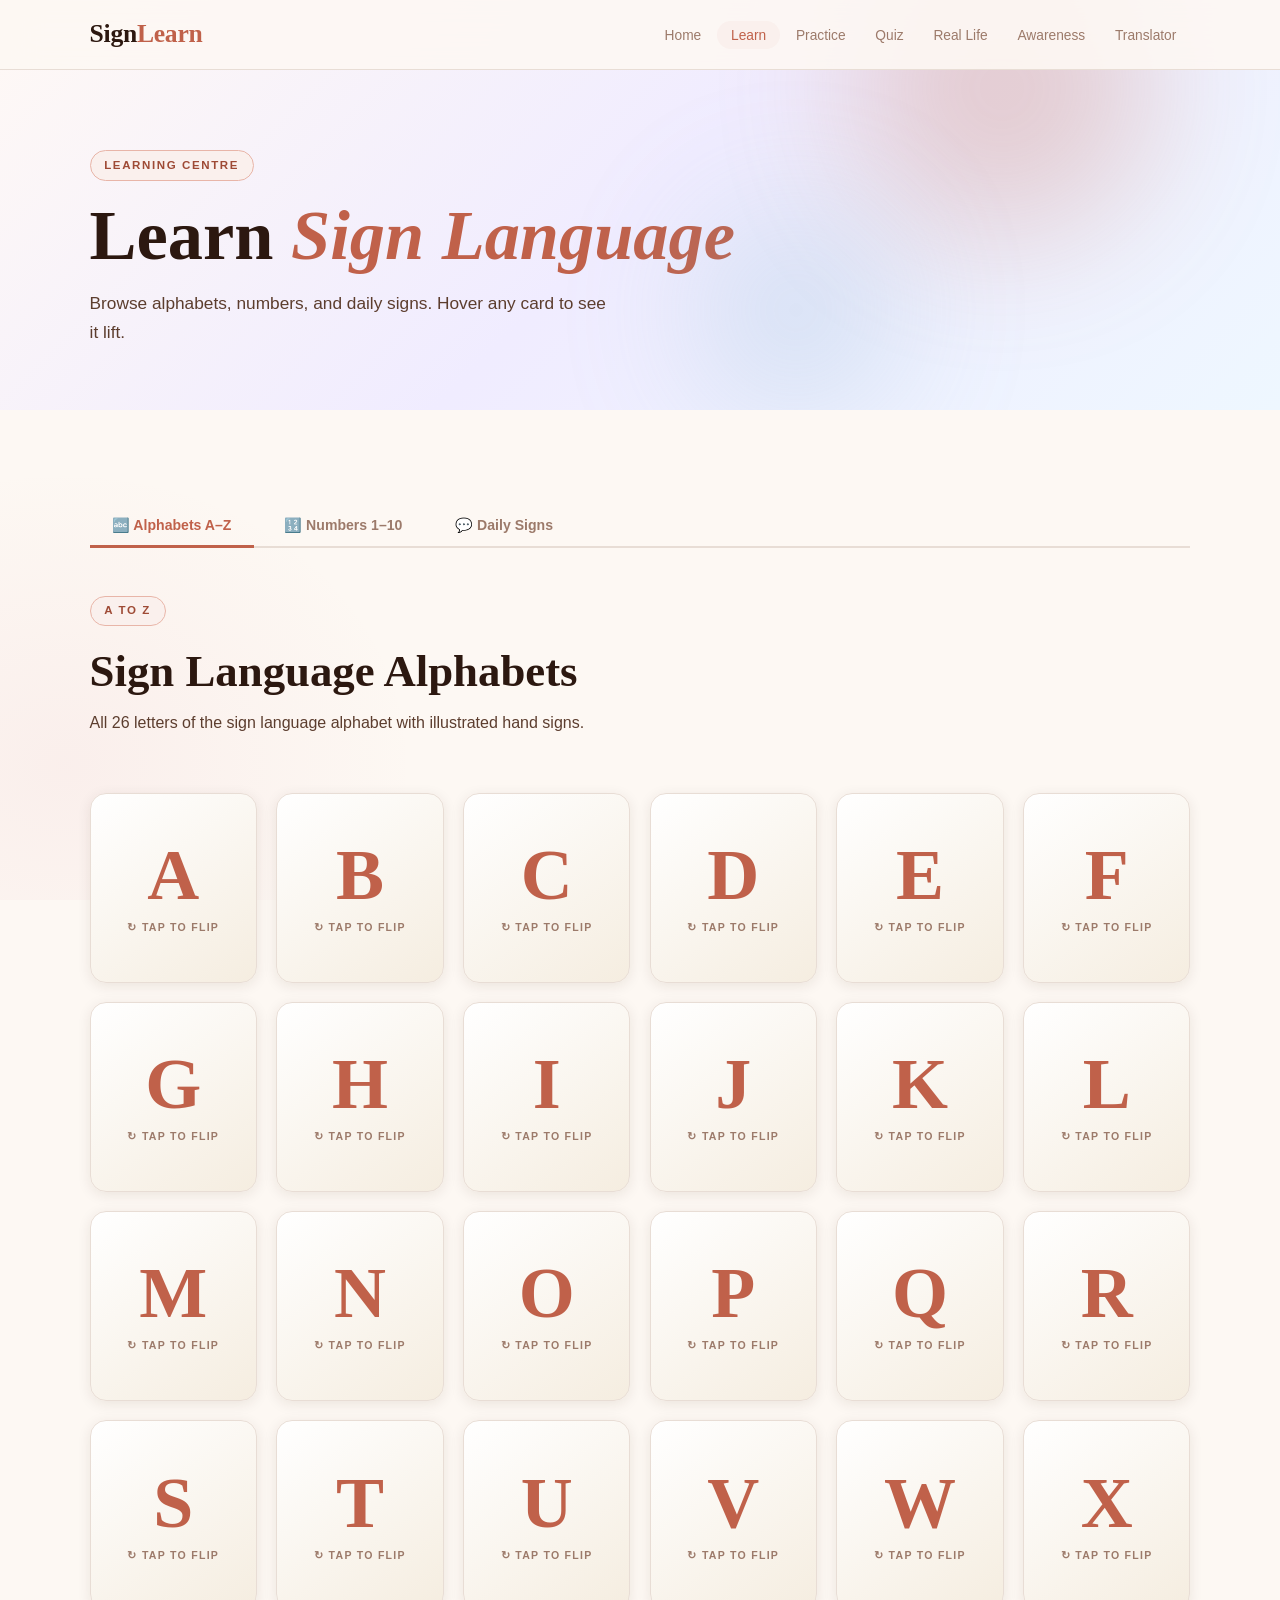
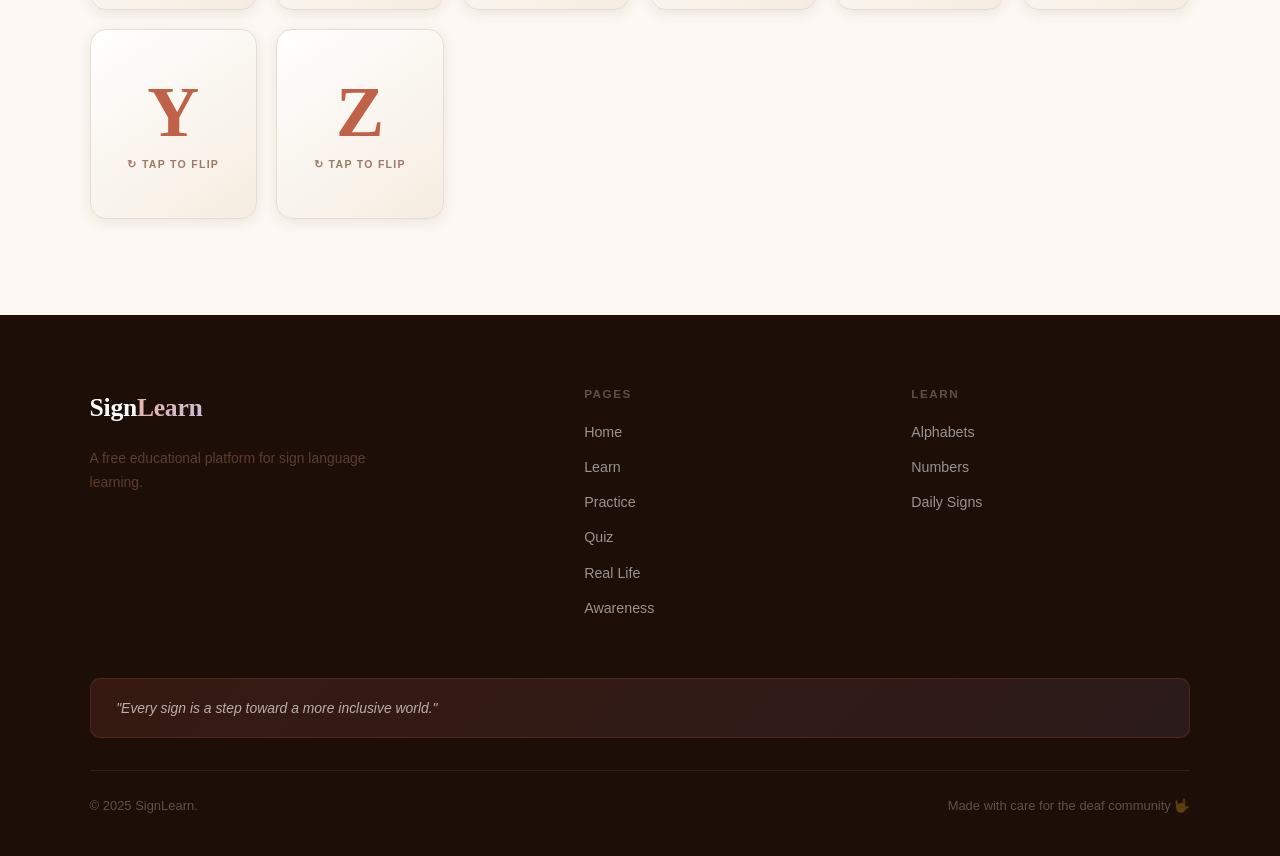
==== commit 6641f52f: "Update learn.html" ====
--- a/learn.html
+++ b/learn.html
@@ -157,7 +157,7 @@
       else { img.style.display='none'; if(placeholder) placeholder.style.display='flex'; }
       return;
     }
-    img.src = 'images/' + folder + '/' + slug + '.' + fmts[i++];
+    img.src = folder + '/' + slug + '.' + fmts[i++];
   }
   img.onerror = tryNext;
   img.onload  = function() { img.style.display='block'; if(placeholder) placeholder.style.display='none'; };
@@ -294,4 +294,4 @@
 };
 </script>
 </body>
-</html>+</html>
--- a/css/style.css
+++ b/css/style.css
@@ -0,0 +1,262 @@
+/* SignLearn — Pinterest Terracotta Aesthetic */
+@import url('https://fonts.googleapis.com/css2?family=Cormorant+Garamond:ital,wght@0,400;0,500;0,600;0,700;1,400;1,600&family=Jost:wght@300;400;500;600;700&display=swap');
+
+:root {
+  --terra:     #c0614a;
+  --terra-d:   #9e4a35;
+  --terra-m:   #d4826b;
+  --terra-l:   #e8b5a8;
+  --terra-p:   #faf0ed;
+  --cream:     #fdf8f3;
+  --sand:      #f5ede0;
+  --sand-d:    #e8ddd0;
+  --rose:      #d4748a;
+  --rose-d:    #b05a6e;
+  --rose-l:    #edb8c4;
+  --rose-p:    #fdf0f3;
+  --sage:      #7a9e7e;
+  --sage-d:    #5a7a5e;
+  --sage-l:    #b8d4bc;
+  --sage-p:    #f0f7f1;
+  --amber:     #d4923a;
+  --amber-d:   #b07420;
+  --amber-l:   #ecc98a;
+  --amber-p:   #fdf6e8;
+  --ink:       #2c1810;
+  --ink-mid:   #5c3d2e;
+  --ink-soft:  #9c7a6a;
+  --border:    #e8ddd5;
+  --bg-base:   #fdf8f3;
+  --bg-soft:   #f5ede0;
+  --bg-card:   #ffffff;
+  --text-dark: #2c1810;
+  --text-mid:  #5c3d2e;
+  --text-light:#9c7a6a;
+  --coral:     #c0614a;
+  --coral-dark:#9e4a35;
+  --coral-light:#e8b5a8;
+  --coral-pale:#faf0ed;
+  --sky:       #7aabcc;
+  --sky-light: #b8d4e8;
+  --sky-pale:  #eef6fb;
+  --mint:      #7a9e7e;
+  --mint-light:#b8d4bc;
+  --mint-pale: #f0f7f1;
+  --lavender:  #a08ab8;
+  --lavender-light:#cbbcd8;
+  --lavender-pale:#f4f0f8;
+  --sun:       #d4923a;
+  --sun-pale:  #fdf6e8;
+  --shadow-xs: 0 1px 4px rgba(60,30,10,.06);
+  --shadow-sm: 0 3px 14px rgba(60,30,10,.09);
+  --shadow-md: 0 8px 32px rgba(60,30,10,.11);
+  --shadow-lg: 0 20px 60px rgba(60,30,10,.15);
+  --radius:    16px;
+  --radius-sm: 10px;
+  --radius-lg: 26px;
+  --nav-h:     70px;
+  --pp:        clamp(1.5rem,7vw,7rem);
+}
+
+*,*::before,*::after{box-sizing:border-box;margin:0;padding:0;}
+html{scroll-behavior:smooth;}
+body{font-family:'Jost',sans-serif;background:var(--cream);color:var(--ink);line-height:1.65;min-height:100vh;}
+
+/* Ambient background */
+body::before{content:'';position:fixed;inset:0;z-index:-1;background:radial-gradient(ellipse 60% 50% at 90% 10%,rgba(192,97,74,.1) 0%,transparent 55%),radial-gradient(ellipse 50% 60% at 5% 85%,rgba(212,116,138,.07) 0%,transparent 55%),var(--cream);pointer-events:none;}
+
+h1,h2,h3,h4{font-family:'Cormorant Garamond',serif;line-height:1.18;color:var(--ink);}
+h1{font-size:clamp(2.6rem,5.5vw,4.8rem);font-weight:600;}
+h2{font-size:clamp(1.8rem,3.5vw,2.8rem);font-weight:600;}
+h3{font-size:clamp(1.1rem,2vw,1.45rem);font-weight:600;}
+p{color:var(--ink-mid);}
+h1 em,h2 em{font-style:italic;color:var(--terra);}
+
+nav{position:fixed;top:0;left:0;right:0;z-index:1000;height:var(--nav-h);display:flex;align-items:center;justify-content:space-between;padding:0 var(--pp);background:rgba(253,248,243,.9);backdrop-filter:blur(18px);border-bottom:1px solid var(--border);}
+.nav-logo{font-family:'Cormorant Garamond',serif;font-size:1.6rem;font-weight:700;color:var(--ink);text-decoration:none;letter-spacing:-.01em;}
+.nav-logo span{color:var(--terra);}
+.nav-links{display:flex;gap:.1rem;list-style:none;}
+.nav-links a{font-family:'Jost',sans-serif;font-size:.86rem;font-weight:500;color:var(--ink-soft);text-decoration:none;padding:.42rem .88rem;border-radius:100px;transition:all .2s;}
+.nav-links a:hover{color:var(--terra);background:var(--terra-p);}
+.nav-links a.active{color:var(--terra);background:var(--terra-p);}
+.nav-hamburger{display:none;cursor:pointer;flex-direction:column;gap:5px;padding:4px;}
+.nav-hamburger span{display:block;width:22px;height:2px;background:var(--ink);border-radius:2px;transition:.3s;}
+
+section{padding:6rem var(--pp);}
+
+.section-label{display:inline-block;font-family:'Jost',sans-serif;font-size:.72rem;font-weight:700;letter-spacing:.14em;text-transform:uppercase;color:var(--terra-d);background:var(--terra-p);border:1.5px solid var(--terra-l);padding:.3rem .85rem;border-radius:100px;margin-bottom:.85rem;}
+.section-label.blue{color:#3a6a94;background:var(--sky-pale);border-color:var(--sky-light);}
+.section-label.mint{color:var(--sage-d);background:var(--sage-p);border-color:var(--sage-l);}
+.section-label.lavender{color:#6a4a8a;background:var(--lavender-pale);border-color:var(--lavender-light);}
+.section-label.sun{color:var(--amber-d);background:var(--amber-p);border-color:var(--amber-l);}
+
+.section-header{max-width:580px;margin-bottom:3.5rem;}
+.section-header h2{margin:.3rem 0 .8rem;}
+.section-header.centered{margin:0 auto 3.5rem;text-align:center;}
+.divider{height:1px;background:var(--border);margin:0 var(--pp);}
+
+.btn-primary{display:inline-flex;align-items:center;gap:.5rem;background:var(--terra);color:#fff;font-family:'Jost',sans-serif;font-size:.92rem;font-weight:600;padding:.82rem 1.9rem;border-radius:100px;border:none;cursor:pointer;text-decoration:none;box-shadow:0 4px 20px rgba(192,97,74,.38);transition:all .28s;}
+.btn-primary:hover{transform:translateY(-3px);box-shadow:0 10px 36px rgba(192,97,74,.52);}
+.btn-primary.blue{background:var(--sky);box-shadow:0 4px 20px rgba(122,171,204,.4);}
+.btn-primary.mint{background:var(--sage-d);box-shadow:0 4px 20px rgba(90,122,94,.4);}
+.btn-primary.lavender{background:#7a5a9a;box-shadow:0 4px 20px rgba(122,90,154,.4);}
+.btn-secondary{display:inline-flex;align-items:center;gap:.5rem;background:transparent;color:var(--ink);font-family:'Jost',sans-serif;font-size:.92rem;font-weight:600;padding:.82rem 1.9rem;border-radius:100px;border:2px solid var(--border);cursor:pointer;text-decoration:none;transition:all .28s;}
+.btn-secondary:hover{border-color:var(--terra);color:var(--terra);background:var(--terra-p);transform:translateY(-2px);}
+.btn-group{display:flex;gap:.85rem;flex-wrap:wrap;align-items:center;}
+
+.card{background:var(--bg-card);border:1.5px solid var(--border);border-radius:var(--radius);padding:2rem;box-shadow:var(--shadow-sm);transition:transform .3s,box-shadow .3s;}
+.card:hover{transform:translateY(-7px);box-shadow:var(--shadow-lg);}
+.card.coral{border-top:4px solid var(--terra);}
+.card.sky{border-top:4px solid var(--sky);}
+.card.mint{border-top:4px solid var(--sage);}
+.card.lavender{border-top:4px solid var(--lavender);}
+.card.sun{border-top:4px solid var(--amber);}
+.card-grid{display:grid;grid-template-columns:repeat(auto-fill,minmax(240px,1fr));gap:1.4rem;}
+.card-grid-3{display:grid;grid-template-columns:repeat(auto-fill,minmax(290px,1fr));gap:1.4rem;}
+
+.feature-icon{width:50px;height:50px;border-radius:14px;display:flex;align-items:center;justify-content:center;font-size:1.4rem;margin-bottom:1.15rem;}
+.feature-icon.coral{background:var(--terra-p);border:1.5px solid var(--terra-l);}
+.feature-icon.sky{background:var(--sky-pale);border:1.5px solid var(--sky-light);}
+.feature-icon.mint{background:var(--sage-p);border:1.5px solid var(--sage-l);}
+.feature-icon.lavender{background:var(--lavender-pale);border:1.5px solid var(--lavender-light);}
+.feature-icon.sun{background:var(--amber-p);border:1.5px solid var(--amber-l);}
+
+.gesture-card{background:var(--bg-card);border:1.5px solid var(--border);border-radius:var(--radius);overflow:hidden;box-shadow:var(--shadow-xs);transition:transform .3s,box-shadow .3s,border-color .3s;text-align:center;}
+.gesture-card:hover{transform:translateY(-6px);box-shadow:var(--shadow-lg);border-color:var(--terra-l);}
+.gesture-img-wrap{padding:1.4rem;display:flex;align-items:center;justify-content:center;min-height:165px;background:linear-gradient(145deg,var(--terra-p),var(--sand));}
+.gesture-img-wrap img{width:100%;max-width:125px;height:125px;object-fit:cover;border-radius:var(--radius-sm);box-shadow:var(--shadow-sm);}
+.gesture-placeholder{width:105px;height:105px;border-radius:var(--radius);display:flex;align-items:center;justify-content:center;font-family:'Cormorant Garamond',serif;font-size:2.6rem;font-weight:700;border:2px dashed;}
+.gesture-placeholder[data-color="coral"]{background:var(--terra-p);color:var(--terra);border-color:var(--terra-l);}
+.gesture-placeholder[data-color="sky"]{background:var(--sky-pale);color:var(--sky);border-color:var(--sky-light);}
+.gesture-placeholder[data-color="mint"]{background:var(--sage-p);color:var(--sage-d);border-color:var(--sage-l);}
+.gesture-placeholder[data-color="lavender"]{background:var(--lavender-pale);color:#7a5a9a;border-color:var(--lavender-light);}
+.gesture-placeholder[data-color="sun"]{background:var(--amber-p);color:var(--amber-d);border-color:var(--amber-l);}
+.gesture-label{padding:.8rem 1rem .25rem;font-weight:700;font-size:.95rem;border-top:1px solid var(--border);}
+.gesture-sublabel{font-size:.75rem;color:var(--text-light);padding:0 1rem .75rem;}
+
+.tabs{display:flex;gap:.5rem;flex-wrap:wrap;border-bottom:2px solid var(--border);margin-bottom:3rem;}
+.tab-btn{font-family:'Jost',sans-serif;font-size:.88rem;font-weight:700;color:var(--text-light);background:none;border:none;padding:.7rem 1.4rem;cursor:pointer;border-bottom:3px solid transparent;margin-bottom:-2px;transition:all .22s;border-radius:10px 10px 0 0;}
+.tab-btn:hover{color:var(--terra);background:var(--terra-p);}
+.tab-btn.active{color:var(--terra);border-bottom-color:var(--terra);}
+.tab-panel{display:none;}
+.tab-panel.active{display:block;animation:fadeSlideIn .35s ease;}
+@keyframes fadeSlideIn{from{opacity:0;transform:translateY(10px)}to{opacity:1;transform:translateY(0)}}
+
+.fade-in{opacity:0;transform:translateY(26px);transition:opacity .6s ease,transform .6s ease;}
+.fade-in.visible{opacity:1;transform:translateY(0);}
+
+.blob{position:absolute;border-radius:50%;pointer-events:none;filter:blur(72px);opacity:.25;}
+.blob-coral{background:var(--terra);}
+.blob-sky{background:var(--sky);}
+.blob-mint{background:var(--sage);}
+.blob-lavender{background:var(--lavender);}
+
+/* Quiz */
+.quiz-img-well{background:linear-gradient(145deg,var(--terra-p),var(--rose-p),var(--sand));border-radius:var(--radius);padding:2.5rem;display:flex;align-items:center;justify-content:center;min-height:240px;margin-bottom:2rem;}
+.quiz-img-well img{max-width:200px;height:185px;object-fit:contain;border-radius:var(--radius);}
+.quiz-ph{width:160px;height:160px;border-radius:var(--radius);display:flex;align-items:center;justify-content:center;font-family:'Cormorant Garamond',serif;font-size:4.5rem;font-weight:700;background:var(--terra-p);color:var(--terra);border:3px dashed var(--terra-l);}
+.opt-btn{font-family:'Jost',sans-serif;font-size:.93rem;font-weight:500;padding:1rem 1.25rem;border-radius:var(--radius);border:1.5px solid var(--border);background:var(--bg-card);color:var(--ink);cursor:pointer;text-align:left;transition:all .2s;width:100%;}
+.opt-btn:hover:not(:disabled){border-color:var(--terra);background:var(--terra-p);color:var(--terra-d);}
+.opt-btn.correct{background:#dcfce7;border-color:#22c55e;color:#15803d;}
+.opt-btn.wrong{background:#fee2e2;border-color:#ef4444;color:#b91c1c;}
+
+/* Translator */
+.trans-input-box{background:var(--bg-card);border:2px solid var(--border);border-radius:var(--radius-lg);padding:2rem;box-shadow:var(--shadow-md);margin-bottom:2.5rem;transition:border-color .3s,box-shadow .3s;}
+.trans-input-box:focus-within{border-color:var(--terra);box-shadow:0 0 0 4px rgba(192,97,74,.1),var(--shadow-md);}
+.trans-input{width:100%;font-family:'Cormorant Garamond',serif;font-size:2.2rem;font-weight:600;letter-spacing:.06em;border:none;outline:none;background:transparent;color:var(--ink);resize:none;min-height:65px;text-transform:uppercase;cursor:text;}
+.trans-input::placeholder{color:var(--border);font-weight:400;font-size:1.7rem;text-transform:none;}
+.trans-controls{display:flex;align-items:center;justify-content:space-between;gap:1rem;padding-top:1rem;border-top:1px solid var(--border);flex-wrap:wrap;}
+.char-info{font-size:.82rem;color:var(--ink-soft);}
+.trans-output{min-height:180px;display:flex;flex-wrap:wrap;gap:.75rem;align-items:flex-end;}
+.trans-letter-card{display:flex;flex-direction:column;align-items:center;gap:.4rem;animation:cardPop .35s ease both;}
+.trans-img-box{width:100px;height:100px;border-radius:var(--radius);background:linear-gradient(145deg,var(--terra-p),var(--sand));border:1.5px solid var(--terra-l);display:flex;align-items:center;justify-content:center;box-shadow:var(--shadow-sm);overflow:hidden;transition:transform .2s,box-shadow .2s;}
+.trans-img-box:hover{transform:translateY(-4px) scale(1.07);box-shadow:var(--shadow-lg);}
+.trans-img-box img{width:85px;height:85px;object-fit:contain;}
+.trans-char{font-family:'Cormorant Garamond',serif;font-size:1rem;font-weight:700;color:var(--terra);}
+.trans-empty{width:100%;text-align:center;padding:3rem;color:var(--ink-soft);}
+.trans-empty-icon{font-size:3rem;display:block;margin-bottom:.75rem;animation:float 3s ease-in-out infinite;}
+.quick-btn{font-family:'Jost',sans-serif;font-size:.82rem;font-weight:600;padding:.38rem .95rem;border-radius:100px;border:1.5px solid var(--terra-l);background:var(--terra-p);color:var(--terra-d);cursor:pointer;transition:all .2s;}
+.quick-btn:hover{background:var(--terra);color:#fff;border-color:var(--terra);transform:translateY(-2px);}
+.word-divider{width:100%;font-size:.72rem;font-weight:800;color:var(--ink-soft);letter-spacing:.1em;text-transform:uppercase;padding:.5rem 0 .4rem;border-top:1px dashed var(--border);margin-top:.5rem;}
+
+@keyframes cardPop{from{opacity:0;transform:scale(.88) translateY(18px)}to{opacity:1;transform:scale(1) translateY(0)}}
+@keyframes float{0%,100%{transform:translateY(0)}50%{transform:translateY(-10px)}}
+@keyframes bounce{0%,100%{transform:translateY(0)}40%{transform:translateY(-8px)}60%{transform:translateY(-4px)}}
+
+footer{background:#1e0e08;color:rgba(255,255,255,.55);padding:4.5rem var(--pp) 2.5rem;}
+.footer-inner{display:grid;grid-template-columns:1.6fr 1fr 1fr;gap:3rem;margin-bottom:3rem;}
+.footer-brand .nav-logo{color:#fff;}
+.footer-brand .nav-logo span{color:var(--terra-l);}
+.footer-brand p{margin-top:1rem;font-size:.87rem;max-width:300px;line-height:1.75;}
+footer h4{font-family:'Jost',sans-serif;font-size:.73rem;font-weight:700;letter-spacing:.13em;text-transform:uppercase;color:rgba(255,255,255,.28);margin-bottom:1.1rem;}
+footer ul{list-style:none;}
+footer ul li{margin-bottom:.55rem;}
+footer ul a{color:rgba(255,255,255,.55);text-decoration:none;font-size:.89rem;transition:color .2s;}
+footer ul a:hover{color:var(--terra-l);}
+.footer-awareness{background:linear-gradient(135deg,rgba(192,97,74,.15),rgba(160,138,184,.1));border:1px solid rgba(192,97,74,.2);border-radius:var(--radius-sm);padding:1.1rem 1.6rem;font-size:.87rem;font-style:italic;color:rgba(255,255,255,.65);margin-bottom:2rem;}
+.footer-bottom{border-top:1px solid rgba(255,255,255,.07);padding-top:1.5rem;display:flex;align-items:center;justify-content:space-between;font-size:.81rem;color:rgba(255,255,255,.28);}
+
+@media(max-width:768px){
+  .nav-links{display:none;flex-direction:column;position:absolute;top:var(--nav-h);left:0;right:0;background:var(--cream);padding:1rem var(--pp);border-bottom:1px solid var(--border);gap:0;box-shadow:var(--shadow-md);}
+  .nav-links.open{display:flex;}
+  .nav-hamburger{display:flex;}
+  .footer-inner{grid-template-columns:1fr;gap:2.5rem;}
+  .footer-bottom{flex-direction:column;gap:.75rem;text-align:center;}
+}
+
+/* ── FLIP CARDS ── */
+.flip-grid{display:grid;grid-template-columns:repeat(auto-fill,minmax(150px,1fr));gap:1.2rem;}
+.flip-card{perspective:1000px;cursor:pointer;height:190px;}
+.flip-card-inner{position:relative;width:100%;height:100%;transform-style:preserve-3d;transition:transform .55s cubic-bezier(.4,.2,.2,1);}
+.flip-card.flipped .flip-card-inner{transform:rotateY(180deg);}
+.flip-card:not(.flipped):hover .flip-card-inner{transform:rotateY(8deg) translateY(-4px) scale(1.03);}
+.flip-card-front,.flip-card-back{position:absolute;width:100%;height:100%;backface-visibility:hidden;-webkit-backface-visibility:hidden;border-radius:var(--radius);display:flex;flex-direction:column;align-items:center;justify-content:center;border:1.5px solid var(--border);box-shadow:var(--shadow-sm);overflow:hidden;}
+.flip-card-front{background:linear-gradient(145deg,#fff,var(--sand));gap:.5rem;}
+.flip-card-front .big-letter{font-family:'Cormorant Garamond',serif;font-size:4.5rem;font-weight:700;line-height:1;color:var(--terra);}
+.flip-card-front .flip-hint{font-size:.66rem;font-weight:700;letter-spacing:.12em;text-transform:uppercase;color:var(--ink-soft);}
+.flip-card-back{transform:rotateY(180deg);background:linear-gradient(145deg,var(--sand),#fff);padding:1rem;gap:.5rem;}
+.flip-card-back img{width:110px;height:110px;object-fit:contain;border-radius:var(--radius);}
+.flip-card-back .sign-label{font-family:'Cormorant Garamond',serif;font-weight:600;font-size:1.05rem;}
+.flip-card-back .sign-sub{font-size:.72rem;color:var(--ink-soft);}
+
+/* ── EMOJI ANIMATION (hero smiley) ── */
+.smiley-wrap{position:absolute;right:7%;top:50%;transform:translateY(-50%);z-index:2;}
+.smiley-ball{width:210px;height:210px;background:linear-gradient(145deg,#f5e090,#f0c830);border-radius:50%;border:3px solid rgba(196,148,0,.22);display:flex;align-items:center;justify-content:center;position:relative;box-shadow:0 12px 40px rgba(196,148,0,.2);animation:smileFloat 5s ease-in-out infinite;}
+@keyframes smileFloat{0%,100%{transform:translateY(0) rotate(-4deg)}50%{transform:translateY(-18px) rotate(4deg)}}
+.smiley-face{font-size:5rem;animation:blink 5s ease-in-out infinite;user-select:none;}
+@keyframes blink{0%,90%,100%{transform:scaleY(1)}93%,97%{transform:scaleY(.08)}}
+.orbit{position:absolute;inset:-44px;border-radius:50%;animation:orbitSpin 9s linear infinite;}
+@keyframes orbitSpin{to{transform:rotate(360deg)}}
+.orbit-item{position:absolute;width:44px;height:44px;background:var(--bg-card);border-radius:50%;display:flex;align-items:center;justify-content:center;font-size:1.3rem;border:1.5px solid var(--border);box-shadow:var(--shadow-sm);}
+.orbit-item:nth-child(1){top:0;left:50%;animation:ctrSpin 9s linear infinite;}
+.orbit-item:nth-child(2){top:50%;right:0;animation:ctrSpin2 9s linear infinite;}
+.orbit-item:nth-child(3){bottom:0;left:50%;animation:ctrSpin 9s linear infinite;}
+.orbit-item:nth-child(4){top:50%;left:0;animation:ctrSpin2 9s linear infinite;}
+@keyframes ctrSpin{to{transform:translateX(-50%) rotate(-360deg)}}
+@keyframes ctrSpin2{to{transform:translateY(-50%) rotate(-360deg)}}
+@media(max-width:900px){.smiley-wrap{display:none;}}
+
+/* ── QUIZ PAGE ── */
+.quiz-wrap{max-width:700px;margin:0 auto;}
+.quiz-progress{display:flex;align-items:center;justify-content:space-between;margin-bottom:2rem;gap:1rem;}
+.q-counter{font-size:.83rem;font-weight:700;color:var(--ink-soft);white-space:nowrap;}
+.progress-track{flex:1;height:7px;background:var(--sand-d);border-radius:4px;overflow:hidden;}
+.progress-fill{height:100%;background:linear-gradient(90deg,var(--terra),var(--rose-d));border-radius:4px;transition:width .5s ease;}
+.score-pill{background:var(--terra-p);border:1.5px solid var(--terra-l);color:var(--terra-d);font-size:.83rem;font-weight:800;padding:.3rem .95rem;border-radius:100px;white-space:nowrap;}
+.quiz-card{background:var(--bg-card);border:1.5px solid var(--border);border-radius:var(--radius-lg);padding:2.5rem;box-shadow:var(--shadow-md);}
+.quiz-question{font-size:1.08rem;font-weight:600;margin-bottom:1.6rem;color:var(--ink);}
+.options-grid{display:grid;grid-template-columns:1fr 1fr;gap:.85rem;}
+.quiz-feedback{margin-top:1.4rem;padding:.9rem 1.3rem;border-radius:var(--radius);font-weight:700;font-size:.93rem;display:none;}
+.quiz-feedback.show{display:block;animation:fadeSlideIn .3s ease;}
+.quiz-feedback.correct{background:#dcfce7;color:#15803d;border:1px solid #86efac;}
+.quiz-feedback.wrong{background:#fee2e2;color:#b91c1c;border:1px solid #fca5a5;}
+.quiz-next{margin-top:1.4rem;display:none;}
+.results-screen{background:var(--bg-card);border:1.5px solid var(--border);border-radius:var(--radius-lg);padding:4.5rem 2.5rem;text-align:center;box-shadow:var(--shadow-md);display:none;}
+.score-circle{width:148px;height:148px;border-radius:50%;background:linear-gradient(135deg,var(--terra),var(--rose-d));display:flex;align-items:center;justify-content:center;margin:0 auto 2rem;box-shadow:0 10px 40px rgba(192,97,74,.38);}
+.score-circle span{font-family:'Cormorant Garamond',serif;font-size:3.2rem;font-weight:700;color:#fff;line-height:1;}
+.results-breakdown{display:flex;justify-content:center;gap:2.5rem;margin-bottom:2.5rem;}
+.rb-val{font-family:'Cormorant Garamond',serif;font-size:2.5rem;font-weight:700;}
+.rb-val.c{color:var(--sage-d);}
+.rb-val.w{color:var(--terra);}
+.rb-val.p{color:var(--rose-d);}
+.rb-lbl{font-size:.8rem;color:var(--ink-soft);margin-top:.2rem;}
